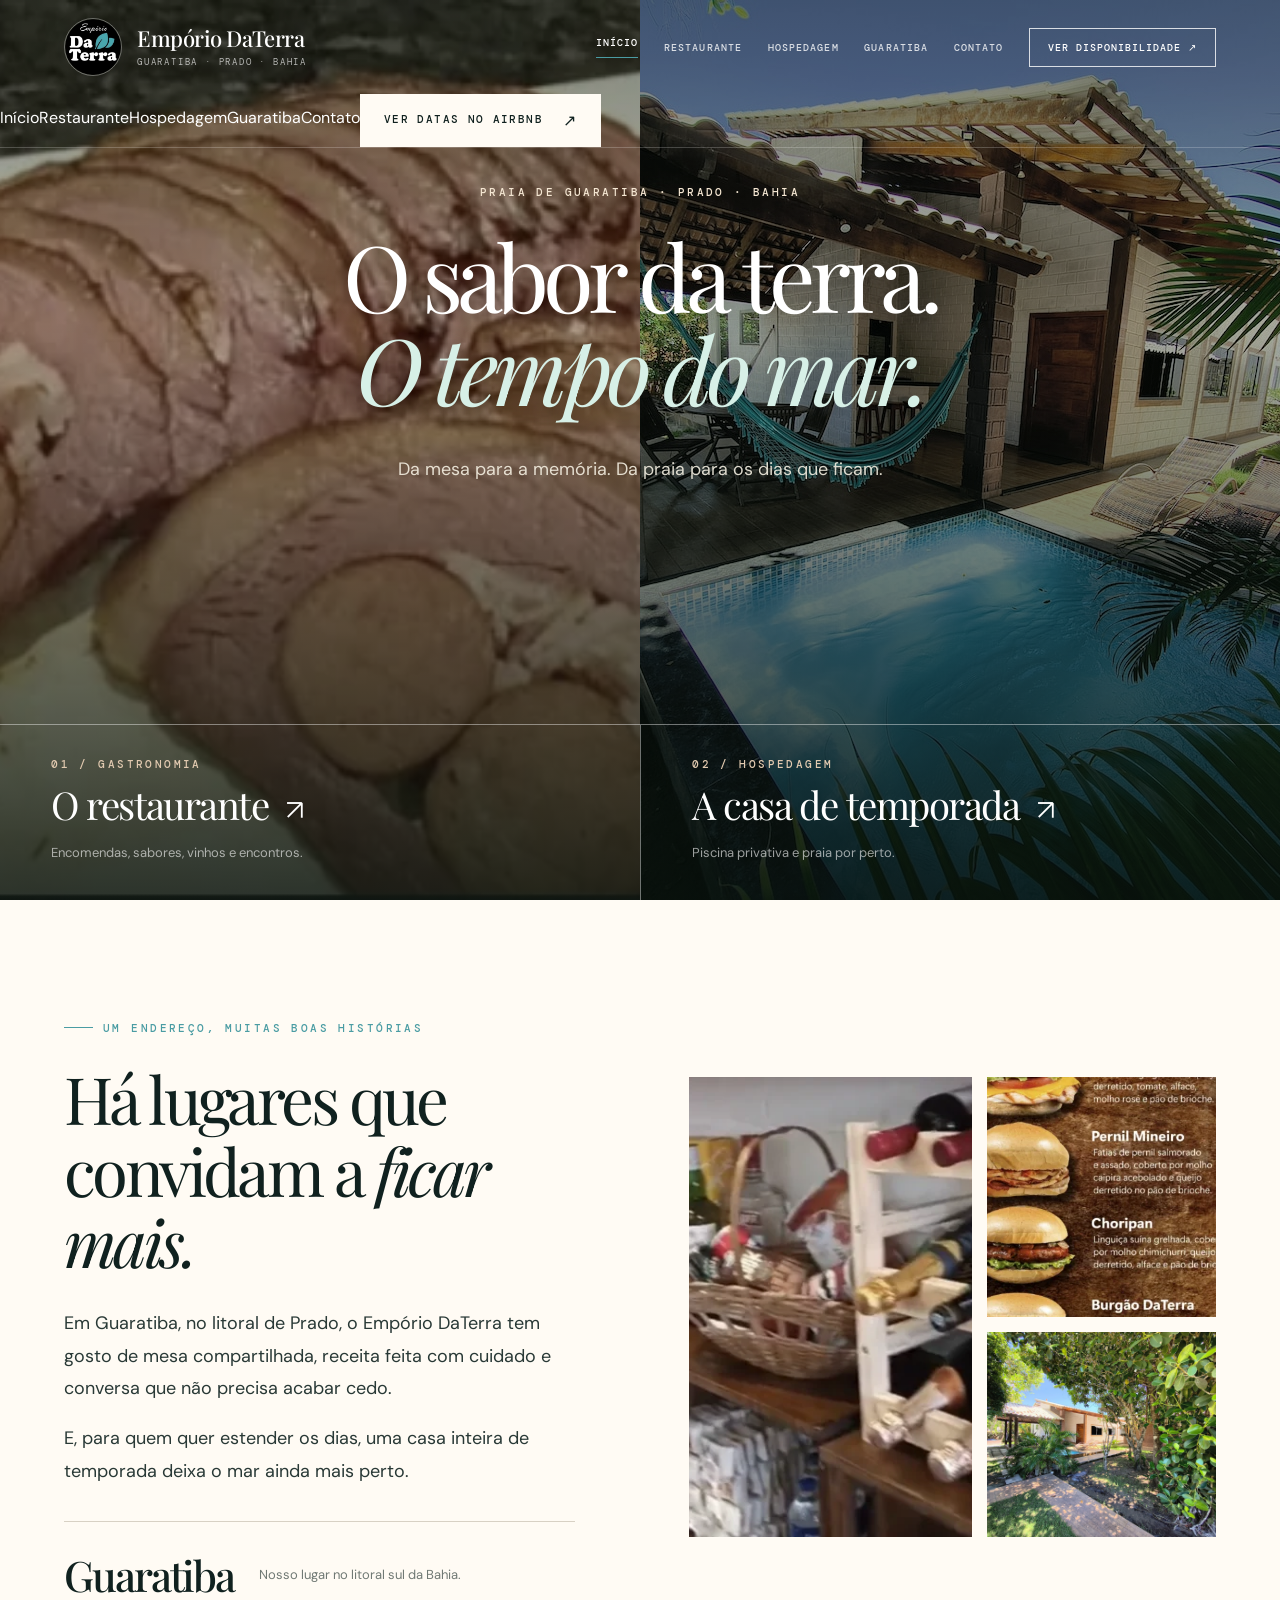
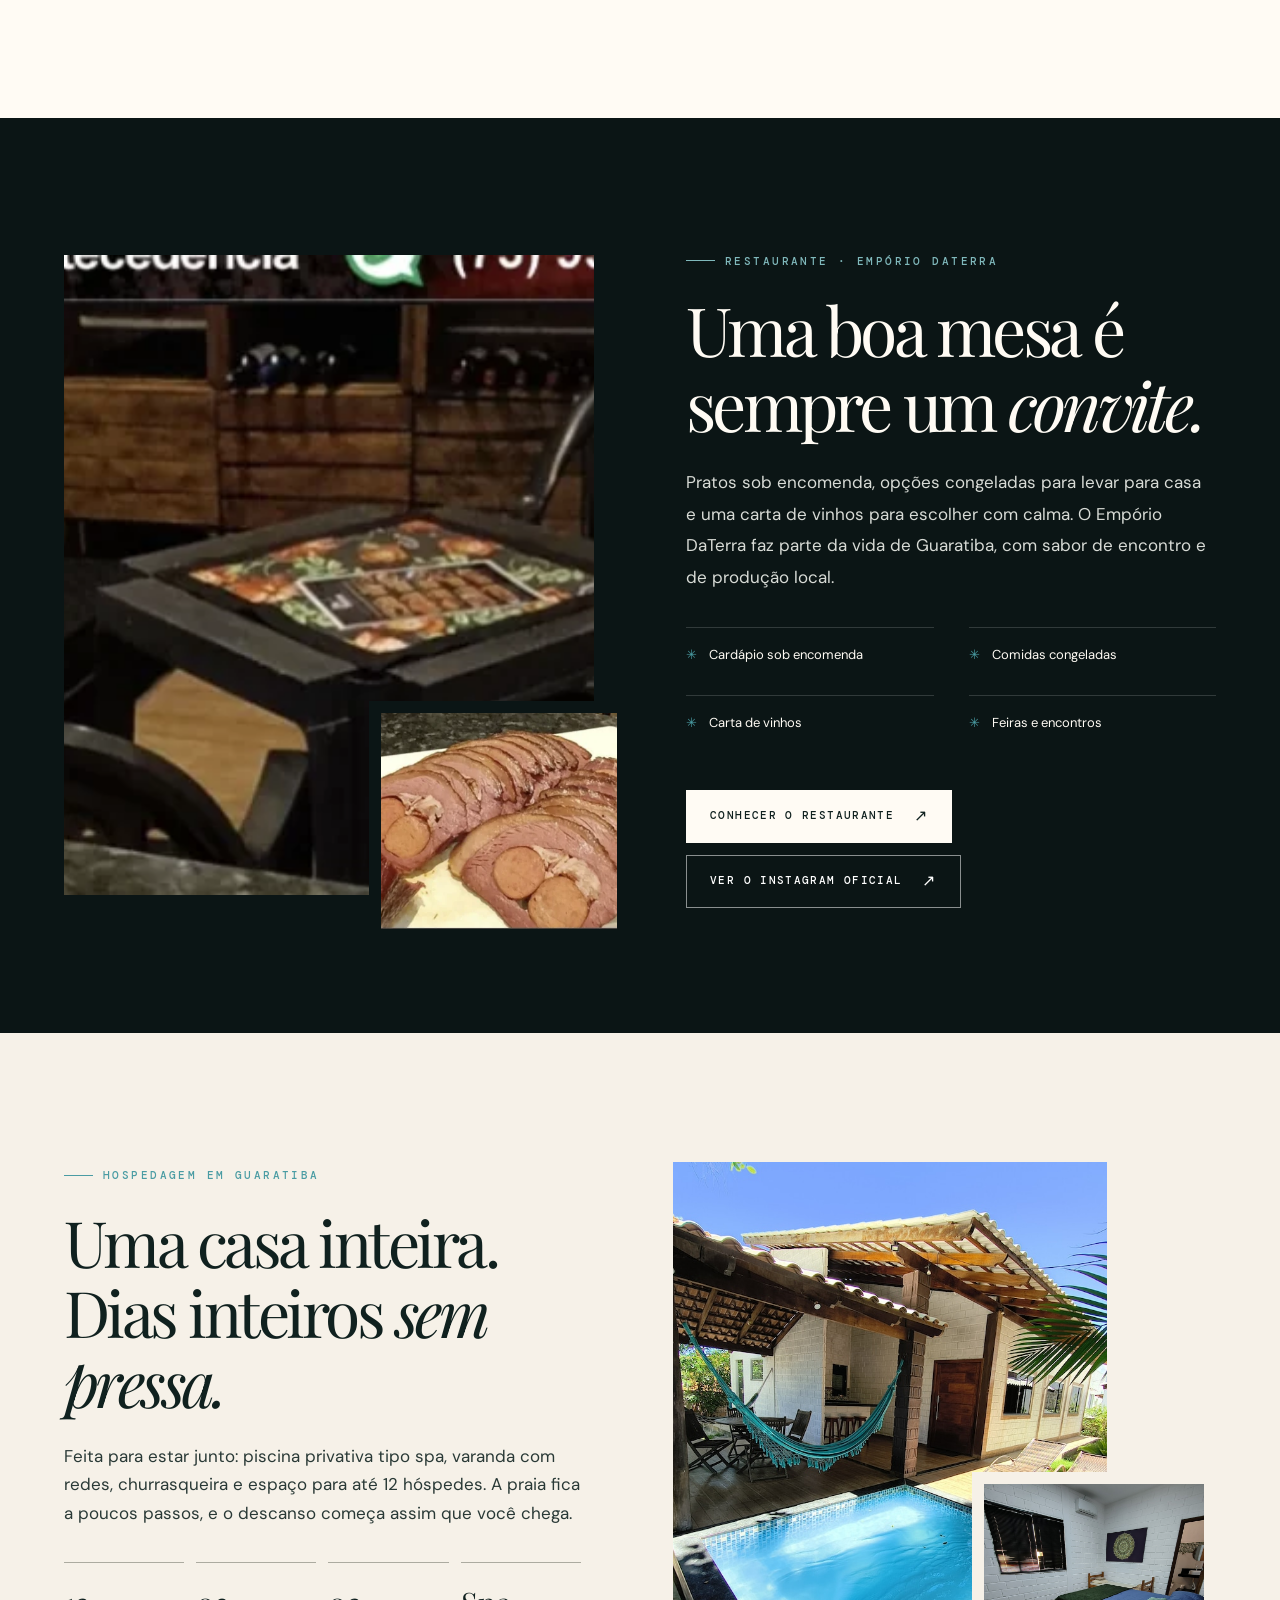
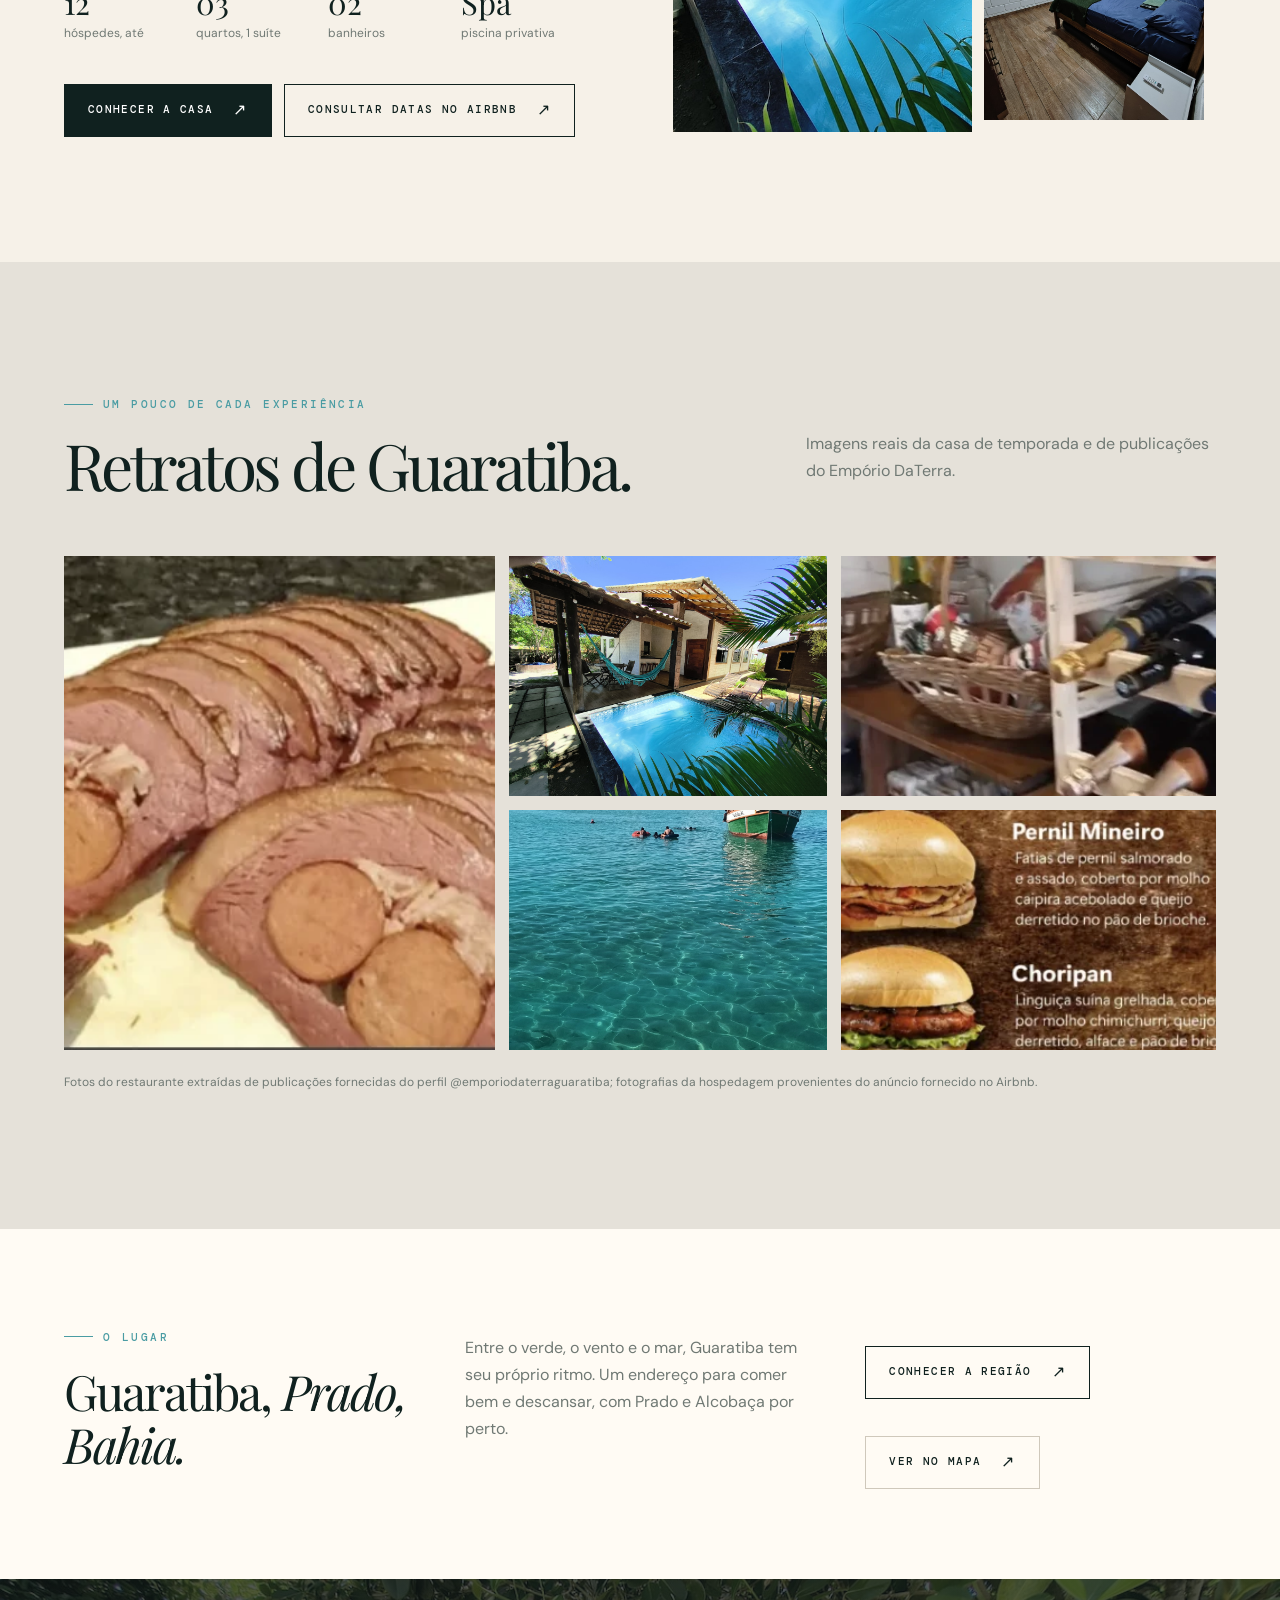
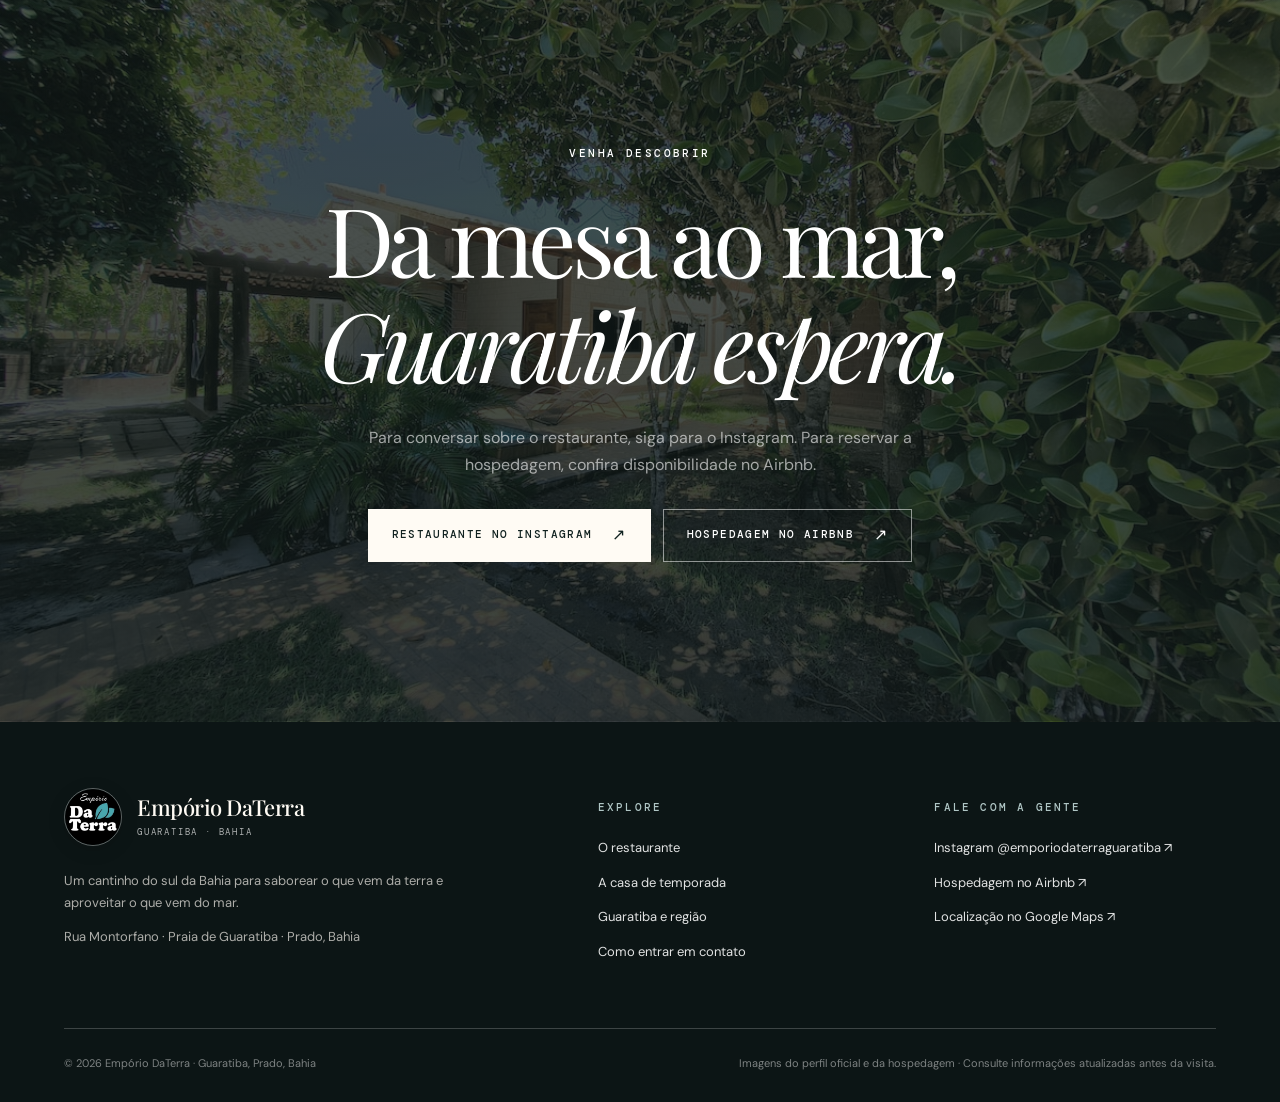
==== index.html @ 4e29047f "Build Empório DaTerra hospitality site with authentic logo and restaurant imagery" ====
<!doctype html><html lang="pt-BR"><head><meta charset="utf-8"><meta name="viewport" content="width=device-width,initial-scale=1"><meta name="theme-color" content="#0b1515"><title>Empório DaTerra | Restaurante e casa de temporada em Guaratiba, Bahia</title><meta name="description" content="O Empório DaTerra reúne gastronomia, encomendas, carta de vinhos e hospedagem em Guaratiba, Prado, Bahia. Conheça o restaurante e a casa de temporada."><meta name="robots" content="noindex,nofollow"><meta property="og:type" content="website"><meta property="og:site_name" content="Empório DaTerra"><meta property="og:locale" content="pt_BR"><meta property="og:title" content="Empório DaTerra | Restaurante e casa de temporada em Guaratiba, Bahia"><meta property="og:description" content="O Empório DaTerra reúne gastronomia, encomendas, carta de vinhos e hospedagem em Guaratiba, Prado, Bahia. Conheça o restaurante e a casa de temporada."><meta property="og:image" content="assets/logo.webp"><link rel="icon" href="assets/favicon.png" type="image/png"><link rel="preconnect" href="https://fonts.googleapis.com"><link rel="preconnect" href="https://fonts.gstatic.com" crossorigin><link rel="stylesheet" href="assets/styles.css"></head><body><a class="screen-reader" href="#conteudo">Pular para o conteúdo</a><header class="header "><div class="wrap bar"><a class="brand" href="" aria-label="Empório DaTerra, início"><img src="assets/logo.webp" width="58" height="58" alt="Logotipo oficial do Empório DaTerra"><span class="brand-text"><strong>Empório DaTerra</strong><small>Guaratiba · Prado · Bahia</small></span></a><nav class="nav" aria-label="Navegação principal"><a href="" aria-current="page">Início</a><a href="restaurante/">Restaurante</a><a href="hospedagem/">Hospedagem</a><a href="guaratiba/">Guaratiba</a><a href="contato/">Contato</a><a class="header-cta" href="https://www.airbnb.com.br/rooms/673747043490319710" target="_blank" rel="noopener noreferrer">Ver disponibilidade ↗</a></nav><button class="hamburger" aria-label="Abrir ou fechar menu" aria-expanded="false" aria-controls="mobile-menu">☰</button></div><nav class="mobile-menu" id="mobile-menu" aria-label="Menu móvel"><a href="" aria-current="page">Início</a><a href="restaurante/">Restaurante</a><a href="hospedagem/">Hospedagem</a><a href="guaratiba/">Guaratiba</a><a href="contato/">Contato</a><a class="btn btn-light" href="https://www.airbnb.com.br/rooms/673747043490319710" target="_blank" rel="noopener noreferrer">Ver datas no Airbnb</a></nav></header><main id="conteudo"><section class="hero"><div class="hero-photo restaurant"><img src="assets/restaurant-food.webp" alt="Prato preparado pelo Empório DaTerra, divulgado no perfil oficial" fetchpriority="high"></div><div class="hero-photo house"><img src="assets/house-pool.jpg" alt="Piscina, redes e varanda da casa de temporada em Guaratiba" fetchpriority="high"></div><div class="hero-center"><span class="eyebrow">Praia de Guaratiba · Prado · Bahia</span><h1>O sabor da terra.<br><em>O tempo do mar.</em></h1><p class="lead">Da mesa para a memória. Da praia para os dias que ficam.</p></div><div class="hero-panels"><a class="hero-panel" href="restaurante/"><span class="eyebrow">01 / Gastronomia</span><strong>O restaurante</strong><span>Encomendas, sabores, vinhos e encontros.</span></a><a class="hero-panel" href="hospedagem/"><span class="eyebrow">02 / Hospedagem</span><strong>A casa de temporada</strong><span>Piscina privativa e praia por perto.</span></a></div></section>
<section class="intro"><div class="wrap intro-grid"><div class="intro-text"><span class="tag">Um endereço, muitas boas histórias</span><h2 class="serif">Há lugares que convidam a <i>ficar mais.</i></h2><p>Em Guaratiba, no litoral de Prado, o Empório DaTerra tem gosto de mesa compartilhada, receita feita com cuidado e conversa que não precisa acabar cedo.</p><p>E, para quem quer estender os dias, uma casa inteira de temporada deixa o mar ainda mais perto.</p><div class="intro-stat"><b>Guaratiba</b><span>Nosso lugar no litoral sul da Bahia.</span></div></div><div class="mosaic"><img src="assets/restaurant-wine.webp" loading="lazy" alt="Carta de vinhos e adega do Empório DaTerra"><img src="assets/restaurant-burgers.webp" loading="lazy" alt="Sanduíches e cardápio divulgados pelo Empório DaTerra"><img src="assets/house-garden.jpg" loading="lazy" alt="Área verde do imóvel em Guaratiba"></div></div></section>
<section class="section section-dark"><div class="wrap experience"><div class="photo-frame"><img class="tall" src="assets/restaurant-interior.webp" loading="lazy" alt="Mesa do espaço do Empório DaTerra registrada no perfil da casa"><img class="overlap" src="assets/restaurant-food.webp" loading="lazy" alt="Prato preparado pelo Empório DaTerra"></div><div class="content"><span class="tag">Restaurante · Empório DaTerra</span><h2 class="serif">Uma boa mesa é sempre um <i>convite.</i></h2><p>Pratos sob encomenda, opções congeladas para levar para casa e uma carta de vinhos para escolher com calma. O Empório DaTerra faz parte da vida de Guaratiba, com sabor de encontro e de produção local.</p><div class="service-list"><span>Cardápio sob encomenda</span><span>Comidas congeladas</span><span>Carta de vinhos</span><span>Feiras e encontros</span></div><div class="actions"><a class="btn btn-light" href="restaurante/">Conhecer o restaurante</a><a class="btn btn-outline-light" href="https://www.instagram.com/emporiodaterraguaratiba/" target="_blank" rel="noopener noreferrer">Ver o Instagram oficial</a></div></div></div></section>
<section class="section stay"><div class="wrap stay-grid"><div><span class="tag">Hospedagem em Guaratiba</span><h2 class="serif">Uma casa inteira. Dias inteiros <i>sem pressa.</i></h2><p>Feita para estar junto: piscina privativa tipo spa, varanda com redes, churrasqueira e espaço para até 12 hóspedes. A praia fica a poucos passos, e o descanso começa assim que você chega.</p><div class="facts"><div><b>12</b><small>hóspedes, até</small></div><div><b>03</b><small>quartos, 1 suíte</small></div><div><b>02</b><small>banheiros</small></div><div><b>Spa</b><small>piscina privativa</small></div></div><div class="actions"><a class="btn btn-dark" href="hospedagem/">Conhecer a casa</a><a class="btn btn-outline" href="https://www.airbnb.com.br/rooms/673747043490319710" target="_blank" rel="noopener noreferrer">Consultar datas no Airbnb</a></div></div><div class="photo-group"><img src="assets/house-pool.jpg" loading="lazy" alt="Piscina e área externa da casa de temporada em Guaratiba"><img src="assets/house-suite.jpg" loading="lazy" alt="Quarto da casa de temporada"></div></div></section>
<section class="section gallery-wrap"><div class="wrap"><div class="section-header"><div><span class="tag">Um pouco de cada experiência</span><h2 class="serif">Retratos de Guaratiba.</h2></div><p>Imagens reais da casa de temporada e de publicações do Empório DaTerra.</p></div><div class="gallery-grid"><button data-lightbox="assets/restaurant-food.webp" data-caption="Prato divulgado pelo Empório DaTerra" aria-label="Ampliar imagem: Prato do restaurante"><img src="assets/restaurant-food.webp" loading="lazy" alt="Prato do restaurante"><span>Ampliar imagem ↗</span></button><button data-lightbox="assets/house-pool.jpg" data-caption="Piscina privativa na casa de temporada" aria-label="Ampliar imagem: Piscina da hospedagem"><img src="assets/house-pool.jpg" loading="lazy" alt="Piscina da hospedagem"><span>Ampliar imagem ↗</span></button><button data-lightbox="assets/restaurant-wine.webp" data-caption="Carta de vinhos no Empório DaTerra" aria-label="Ampliar imagem: Seleção de vinhos da casa"><img src="assets/restaurant-wine.webp" loading="lazy" alt="Seleção de vinhos da casa"><span>Ampliar imagem ↗</span></button><button data-lightbox="assets/house-sea.jpg" data-caption="Mar na região de Prado e Guaratiba" aria-label="Ampliar imagem: Mar do litoral de Prado"><img src="assets/house-sea.jpg" loading="lazy" alt="Mar do litoral de Prado"><span>Ampliar imagem ↗</span></button><button data-lightbox="assets/restaurant-burgers.webp" data-caption="Publicação de sanduíches do Empório DaTerra" aria-label="Ampliar imagem: Sanduíches divulgados pelo restaurante"><img src="assets/restaurant-burgers.webp" loading="lazy" alt="Sanduíches divulgados pelo restaurante"><span>Ampliar imagem ↗</span></button></div><p class="source-caption">Fotos do restaurante extraídas de publicações fornecidas do perfil @emporiodaterraguaratiba; fotografias da hospedagem provenientes do anúncio fornecido no Airbnb.</p></div></section>
<section class="map-strip"><div class="wrap map-grid"><div><span class="tag">O lugar</span><h2>Guaratiba, <i>Prado, Bahia.</i></h2></div><div><p>Entre o verde, o vento e o mar, Guaratiba tem seu próprio ritmo. Um endereço para comer bem e descansar, com Prado e Alcobaça por perto.</p></div><div class="map-links"><a class="btn btn-outline" href="guaratiba/">Conhecer a região</a><a class="btn btn-soft" href="https://www.google.com/maps/search/?api=1&amp;query=Rua+Montorfano+Praia+de+Guaratiba+Prado+Bahia" target="_blank" rel="noopener noreferrer">Ver no mapa</a></div></div></section>
<section class="final-cta"><span class="eyebrow">Venha descobrir</span><h2 class="serif">Da mesa ao mar, <i>Guaratiba espera.</i></h2><p>Para conversar sobre o restaurante, siga para o Instagram. Para reservar a hospedagem, confira disponibilidade no Airbnb.</p><div class="actions center"><a class="btn btn-light" href="https://www.instagram.com/emporiodaterraguaratiba/" target="_blank" rel="noopener noreferrer">Restaurante no Instagram</a><a class="btn btn-outline-light" href="https://www.airbnb.com.br/rooms/673747043490319710" target="_blank" rel="noopener noreferrer">Hospedagem no Airbnb</a></div></section></main><footer class="footer"><div class="wrap"><div class="footer-grid"><div><a class="brand" href=""><img src="assets/logo.webp" width="58" height="58" loading="lazy" alt="Logotipo Empório DaTerra"><span class="brand-text"><strong>Empório DaTerra</strong><small>Guaratiba · Bahia</small></span></a><p>Um cantinho do sul da Bahia para saborear o que vem da terra e aproveitar o que vem do mar.</p><p>Rua Montorfano · Praia de Guaratiba · Prado, Bahia</p></div><div><h4>Explore</h4><nav class="footer-links"><a href="restaurante/">O restaurante</a><a href="hospedagem/">A casa de temporada</a><a href="guaratiba/">Guaratiba e região</a><a href="contato/">Como entrar em contato</a></nav></div><div><h4>Fale com a gente</h4><nav class="footer-links"><a href="https://www.instagram.com/emporiodaterraguaratiba/" target="_blank" rel="noopener noreferrer">Instagram @emporiodaterraguaratiba ↗</a><a href="https://www.airbnb.com.br/rooms/673747043490319710" target="_blank" rel="noopener noreferrer">Hospedagem no Airbnb ↗</a><a href="https://www.google.com/maps/search/?api=1&query=Rua+Montorfano+Praia+de+Guaratiba+Prado+Bahia" target="_blank" rel="noopener noreferrer">Localização no Google Maps ↗</a></nav></div></div><div class="footer-bottom"><span>© 2026 Empório DaTerra · Guaratiba, Prado, Bahia</span><span>Imagens do perfil oficial e da hospedagem · Consulte informações atualizadas antes da visita.</span></div></div></footer><div class="lightbox" role="dialog" aria-label="Galeria de fotos" aria-modal="true"><button class="close" aria-label="Fechar galeria">×</button><button class="previous" aria-label="Imagem anterior">‹</button><figure><img src="" alt=""><figcaption></figcaption></figure><button class="next" aria-label="Próxima imagem">›</button></div><script src="assets/site.js" defer></script></body></html>
---- assets/styles.css ----
@import url('https://fonts.googleapis.com/css2?family=DM+Sans:wght@400;500;600;700&family=DM+Mono:wght@400;500&family=Playfair+Display:ital,wght@0,400;0,500;1,400;1,500&display=swap');
:root{--ink:#10211f;--night:#0b1515;--cream:#f6f1e8;--paper:#fffbf4;--sand:#e6dacb;--line:#d8d1c4;--sea:#4a9ca3;--moss:#315e5d;--copper:#b99a78;--text:#293936;--muted:#707974;--serif:'Playfair Display',Georgia,serif;--sans:'DM Sans',Arial,sans-serif;--mono:'DM Mono',monospace}
*{box-sizing:border-box}html{scroll-behavior:smooth}body{margin:0;background:var(--cream);color:var(--ink);font:400 16px/1.68 var(--sans);-webkit-font-smoothing:antialiased}button,a{font:inherit}a{text-decoration:none;color:inherit}img{display:block;max-width:100%}button{cursor:pointer}button:focus-visible,a:focus-visible{outline:2px solid var(--sea);outline-offset:4px}.screen-reader{position:absolute;left:-10000px}.screen-reader:focus{top:12px;left:12px;z-index:300;background:white;padding:14px}
.wrap{max-width:1460px;margin:0 auto;padding:0 clamp(24px,5vw,86px)}.eyebrow{font:500 11px/1.4 var(--mono);text-transform:uppercase;letter-spacing:.22em}.tag{display:inline-flex;gap:10px;align-items:center;color:var(--sea);font:500 11px var(--mono);text-transform:uppercase;letter-spacing:.22em}.tag:before{content:'';width:29px;height:1px;background:currentColor}.serif{font-family:var(--serif);font-weight:400;letter-spacing:-.055em;line-height:1.10}.italic{font-style:italic;font-weight:400}.muted{color:var(--muted)}
.header{position:absolute;top:0;left:0;width:100%;z-index:100;color:#fff;border-bottom:1px solid #ffffff35;transition:background .35s}.header.inner{position:sticky;background:var(--night);top:0}.header .bar{min-height:94px;display:flex;align-items:center;justify-content:space-between;gap:24px}.brand{display:flex;align-items:center;gap:15px;min-width:230px}.brand img{height:58px;width:58px;border-radius:50%;border:1px solid #ffffff55;box-shadow:0 4px 18px #0002}.brand-text strong{display:block;font:500 22px/1.2 var(--serif);letter-spacing:-.02em}.brand-text small{display:block;font:400 9px/1.5 var(--mono);text-transform:uppercase;letter-spacing:.2em;color:#ffffffac;margin-top:5px}.nav{display:flex;align-items:center;gap:clamp(14px,2vw,35px)}.nav a:not(.header-cta){font:500 10px var(--mono);text-transform:uppercase;letter-spacing:.11em;white-space:nowrap;color:#fffc;transition:color .2s}.nav a:hover{color:white}.nav a[aria-current='page']{color:white;border-bottom:1px solid var(--sea);padding-bottom:8px}.header-cta{border:1px solid #fffc;white-space:nowrap;padding:12px 18px;font:500 10px var(--mono);letter-spacing:.10em;text-transform:uppercase;transition:.2s}.header-cta:hover{background:white;color:var(--ink)}.hamburger{display:none;color:white;background:none;border:1px solid #fff5;border-radius:0;width:43px;height:43px;font-size:23px;align-items:center;justify-content:center}
.btn{display:inline-flex;align-items:center;justify-content:center;gap:20px;min-height:53px;padding:16px 23px;border:1px solid transparent;font:500 10.5px/1.4 var(--mono);text-transform:uppercase;letter-spacing:.13em;transition:background .25s,color .25s,border-color .25s;white-space:normal;text-align:center}.btn:after{content:'↗';font-size:16px;line-height:1}.btn-light{background:var(--paper);color:var(--ink)}.btn-light:hover{background:var(--sea);color:#fff}.btn-outline-light{color:#fff;border-color:#ffffff85}.btn-outline-light:hover{background:#fff;color:var(--ink)}.btn-dark{background:var(--ink);color:white}.btn-dark:hover{background:var(--sea)}.btn-outline{border-color:var(--ink);color:var(--ink)}.btn-outline:hover{background:var(--ink);color:white}.btn-soft{border-color:#cfc8bb;color:var(--ink);background:transparent}.btn-soft:hover{background:#ece5da}
.hero{min-height:780px;min-height:min(910px,100svh);position:relative;background:var(--night);display:grid;grid-template-columns:1fr 1fr;color:white;overflow:hidden}.hero-photo{position:relative;overflow:hidden}.hero-photo img{width:100%;height:100%;object-fit:cover;position:absolute;inset:0}.hero-photo.restaurant img{filter:brightness(.82) saturate(.81);object-position:54% 44%;image-rendering:auto}.hero-photo.house img{filter:brightness(.76) saturate(.8);object-position:center}.hero-photo:after{content:'';position:absolute;inset:0;background:linear-gradient(180deg,#07100b66 0%,#07120b21 36%,#07100bd0 100%)}.hero-center{position:absolute;z-index:2;inset:185px 0 auto;display:flex;align-items:center;flex-direction:column;text-align:center;padding:0 22px;pointer-events:none}.hero-center .eyebrow{color:#f5e7d3}.hero-center h1{font:400 clamp(58px,7.2vw,123px)/1.0 var(--serif);letter-spacing:-.065em;margin:29px 0 22px;max-width:1090px;text-shadow:0 4px 22px #0004}.hero-center h1 em{font-weight:400;color:#d7f0e7}.hero-center .lead{color:#f7f3e5e0;font-size:clamp(14px,1.4vw,19px);max-width:600px}.hero-panels{position:absolute;z-index:3;left:0;right:0;bottom:0;display:grid;grid-template-columns:1fr 1fr;border-top:1px solid #ffffff6b}.hero-panel{padding:32px clamp(24px,4vw,75px) 35px;display:grid;gap:12px;min-height:175px;color:white;transition:background .25s}.hero-panel+ .hero-panel{border-left:1px solid #ffffff6b}.hero-panel:hover{background:#132625ab}.hero-panel .eyebrow{color:#e2cab0}.hero-panel strong{font:400 clamp(27px,3vw,42px)/1 var(--serif);letter-spacing:-.04em}.hero-panel span:last-child{font-size:13px;color:#fff9}.hero-panel strong:after{content:'↗';font:300 29px var(--sans);margin-left:18px}
.intro{padding:110px 0 115px;background:var(--paper)}.intro-grid{display:grid;grid-template-columns:1fr 1.05fr;gap:9%;align-items:center}.intro .serif{font-size:clamp(41px,5.1vw,80px);margin:25px 0 30px}.intro .intro-text p{font-size:18px;line-height:1.8;color:var(--text);max-width:600px}.intro-stat{border-top:1px solid var(--line);margin-top:34px;padding-top:25px;display:flex;gap:25px;align-items:center;font-size:13px;color:var(--muted)}.intro-stat b{font:500 42px var(--serif);color:var(--ink);letter-spacing:-.05em}.mosaic{display:grid;grid-template-columns:1.05fr .85fr;grid-template-rows:240px 205px;gap:15px;padding-left:10px}.mosaic img{width:100%;height:100%;object-fit:cover}.mosaic img:first-child{grid-row:span 2;object-position:center}
.section{padding:125px 0}.section-header{display:flex;align-items:end;justify-content:space-between;gap:30px;margin-bottom:55px}.section-header h2{font-size:clamp(44px,5vw,80px);margin:17px 0 0;max-width:780px}.section-header p{max-width:410px;color:var(--muted)}.section-dark{background:var(--night);color:var(--paper)}.section-dark .muted{color:#cccbbf}.section-dark .tag{color:#80b9bc}.experience{display:grid;grid-template-columns:1fr 1fr;gap:8%;align-items:center}.experience .photo-frame{position:relative}.experience .photo-frame .tall{width:100%;height:640px;object-fit:cover}.experience .overlap{width:49%;height:240px;object-fit:cover;position:absolute;right:-35px;bottom:-46px;border:12px solid var(--night)}.experience .content h2{font-size:clamp(48px,5.3vw,88px);margin:22px 0 26px}.experience .content p{max-width:560px;font-size:17px;line-height:1.85;color:#d8dbd6}.service-list{margin:34px 0 40px;display:grid;grid-template-columns:1fr 1fr;gap:13px 35px}.service-list span{padding:16px 0;border-top:1px solid #ffffff28;font-size:13px}.service-list span:before{content:'✳';color:var(--sea);margin-right:12px}
.stay{background:var(--cream)}.stay-grid{display:grid;grid-template-columns:1fr 1.05fr;gap:8%;align-items:center}.stay .photo-group{position:relative;max-height:670px;min-height:520px}.stay .photo-group img:first-child{width:80%;height:570px;object-fit:cover}.stay .photo-group img:last-child{width:45%;height:260px;object-fit:cover;position:absolute;right:0;bottom:0;border:12px solid var(--cream)}.stay h2{font-size:clamp(46px,5vw,78px);margin:22px 0 24px}.stay p{max-width:570px;color:var(--text);font-size:17px}.facts{display:grid;grid-template-columns:repeat(4,1fr);margin:35px 0 40px;gap:12px}.facts div{border-top:1px solid #acaba0;padding-top:18px}.facts b{display:block;font:400 31px var(--serif)}.facts small{display:block;font-size:12px;color:var(--muted)}
.gallery-wrap{background:#e5e1d9}.gallery-grid{display:grid;grid-template-columns:1.15fr .85fr 1fr;grid-template-rows:repeat(2,240px);gap:14px}.gallery-grid button{display:block;position:relative;overflow:hidden;border:0;padding:0;background:#a9b0a8}.gallery-grid button:first-child{grid-row:span 2}.gallery-grid button img{width:100%;height:100%;object-fit:cover;transition:transform .65s cubic-bezier(.23,1,.32,1)}.gallery-grid button:hover img{transform:scale(1.055)}.gallery-grid button span{position:absolute;bottom:16px;left:18px;color:white;z-index:2;opacity:0;text-shadow:0 1px 10px #0006;font:500 11px var(--mono)}.gallery-grid button:after{content:'';position:absolute;inset:35% 0 0;background:linear-gradient(transparent,#0004);opacity:0;transition:.2s}.gallery-grid button:hover:after,.gallery-grid button:hover span{opacity:1}
.map-strip{background:var(--paper);padding:90px 0}.map-grid{display:grid;grid-template-columns:1fr 1fr 1fr;gap:50px}.map-grid h2{font:400 clamp(38px,3.8vw,62px)/1.1 var(--serif);letter-spacing:-.04em;margin:18px 0}.map-grid p{color:var(--muted)}.map-grid .map-links{display:flex;gap:10px;align-items:end;flex-wrap:wrap}
.final-cta{position:relative;text-align:center;color:white;padding:160px 24px;background:var(--night);overflow:hidden}.final-cta:before{content:'';position:absolute;inset:0;background-image:linear-gradient(#0c1817b9,#0c1817cf),url('./house-garden.jpg');background-size:cover;background-position:center;filter:saturate(.75)}.final-cta>*{position:relative;z-index:1}.final-cta h2{font-size:clamp(53px,7.5vw,114px);max-width:900px;margin:20px auto 28px}.final-cta p{color:#fff9;max-width:570px;margin:0 auto 30px}.actions{display:flex;gap:12px;flex-wrap:wrap}.actions.center{justify-content:center}
.footer{background:#0c1515;color:#fffbf4;padding:66px 0 30px}.footer-grid{display:grid;grid-template-columns:1.7fr 1fr 1fr;gap:55px}.footer .brand{margin-bottom:24px}.footer p{max-width:430px;color:#fffbf4a9;font-size:13px}.footer h4{font:500 11px var(--mono);letter-spacing:.20em;text-transform:uppercase;color:#b0c6c5;margin:12px 0 23px}.footer-links{display:flex;gap:13px;flex-direction:column;color:#ffffffe0;font-size:13px}.footer a:hover{color:#84bcc0}.footer-bottom{display:flex;justify-content:space-between;gap:20px;align-items:center;border-top:1px solid #fff3;margin-top:65px;padding-top:25px;font-size:11px;color:#fff7}
.page-hero{background:var(--night);position:relative;min-height:510px;display:flex;align-items:end;overflow:hidden;color:white}.page-hero img{position:absolute;inset:0;width:100%;height:100%;object-fit:cover;opacity:.55}.page-hero:after{content:'';position:absolute;inset:0;background:linear-gradient(90deg,#091615c9 0%,#09161580 55%,#09161542 100%)}.page-hero .wrap{position:relative;z-index:2;width:100%;padding-top:180px;padding-bottom:80px}.page-hero h1{font-size:clamp(58px,7.7vw,118px);max-width:1000px;margin:18px 0}.page-hero p{max-width:690px;font-size:18px;color:#f8f8efc9}
.editorial{background:var(--paper);padding:105px 0}.editorial-grid{display:grid;grid-template-columns:1fr 1.05fr;align-items:start;gap:10%}.editorial h2{font-size:clamp(44px,5vw,72px);margin:18px 0}.editorial p{font-size:17px;color:var(--text);line-height:1.95}.editorial .note{font-size:13px;color:var(--muted);border-left:1px solid var(--sea);padding:5px 0 5px 22px;margin-top:35px}
.cards{display:grid;grid-template-columns:repeat(3,1fr);gap:22px}.card{background:var(--paper);overflow:hidden;min-width:0}.card img{width:100%;height:330px;object-fit:cover}.card .body{padding:28px 26px 32px}.card .body .eyebrow{font-size:10px;color:var(--sea)}.card h3{font:400 32px/1.1 var(--serif);letter-spacing:-.05em;margin:12px 0}.card p{font-size:13px;color:var(--muted);margin-bottom:0}.cards-dark .card{background:#192626;color:white}.cards-dark .card p{color:#c7cbc6}
.quote{padding:105px 0;background:var(--moss);color:white;text-align:center}.quote blockquote{max-width:970px;margin:20px auto;font:400 clamp(34px,4vw,66px)/1.26 var(--serif);letter-spacing:-.055em}.quote p{font:500 11px var(--mono);letter-spacing:.18em;text-transform:uppercase;color:#e8f5f0bf}
.feature-points{display:grid;grid-template-columns:repeat(4,1fr);gap:14px}.feature-points div{padding:23px 18px;border:1px solid var(--line);min-height:137px}.feature-points b{display:block;font:400 24px var(--serif);letter-spacing:-.04em;margin:9px 0}.feature-points small{font-size:12px;color:var(--muted)}.number{font:500 12px var(--mono);color:var(--sea)}
.address{background:var(--night);color:var(--paper);padding:110px 0}.address-grid{display:grid;grid-template-columns:1fr 1fr;gap:80px}.address h2{font-size:clamp(46px,5.4vw,86px);margin:20px 0}.address p{font-size:18px;color:#e1e7e0bb}.address-list{border-top:1px solid #ffffff40}.address-line{padding:30px 0;border-bottom:1px solid #ffffff35;display:grid;grid-template-columns:150px 1fr;gap:18px}.address-line .eyebrow{color:var(--sea)}.address-line strong{font:400 23px var(--serif);line-height:1.4}.address-line a{text-decoration:underline;text-decoration-thickness:1px;text-underline-offset:8px}
.lightbox{position:fixed;inset:0;background:#08100cf3;z-index:250;display:none;justify-content:center;align-items:center;padding:65px 80px;color:white}.lightbox.is-open{display:flex}.lightbox figure{margin:0;max-width:min(900px,90vw)}.lightbox img{max-width:100%;max-height:75vh;object-fit:contain;margin:auto}.lightbox figcaption{text-align:center;font-size:13px;color:#fffbf4b0;margin-top:15px}.lightbox button{position:absolute;border:1px solid #fff6;background:#11201d;color:white;width:44px;height:44px;font-size:24px;display:flex;justify-content:center;align-items:center}.lightbox button.close{right:25px;top:25px}.lightbox button.previous{left:25px}.lightbox button.next{right:25px}.source-caption{color:var(--muted);font-size:12px;margin-top:22px}
@media(max-width:1120px){.header .bar{min-height:82px}.nav{gap:13px}.header-cta{display:none}.hero-center{top:160px}.hero{min-height:790px}.experience .photo-frame .tall{height:590px}.experience .overlap{right:-10px}.footer-grid{grid-template-columns:1.4fr 1fr 1fr}}
@media(max-width:830px){.nav{display:none}.hamburger{display:flex}.header .bar{min-height:76px}.brand img{height:49px;width:49px}.brand-text strong{font-size:19px}.brand-text small{font-size:8px}.mobile-menu{display:none;position:fixed;inset:76px 0 0;background:var(--night);padding:38px 28px;z-index:98}.mobile-menu.open{display:flex;flex-direction:column;gap:0}.mobile-menu a{display:block;font:400 35px/1.3 var(--serif);padding:17px 4px;border-bottom:1px solid #fff3}.mobile-menu .btn{margin-top:30px;align-self:flex-start}.intro-grid,.experience,.stay-grid,.editorial-grid,.address-grid{grid-template-columns:1fr}.intro,.section,.editorial,.address{padding:80px 0}.intro-grid,.experience,.stay-grid,.editorial-grid,.address-grid{gap:50px}.intro .serif{margin:15px 0 22px}.mosaic{padding-left:0}.experience .photo-frame{order:2}.experience .content{order:1}.experience .photo-frame .tall{height:510px}.experience .overlap{right:0}.stay .photo-group{min-height:460px}.stay .photo-group img:first-child{height:470px}.section-header{align-items:start;flex-direction:column}.gallery-grid{grid-template-columns:repeat(2,1fr)}.gallery-grid button:nth-child(n+5){display:none}.map-grid{grid-template-columns:1fr 1fr;gap:28px}.map-grid .map-links{grid-column:span 2}.cards{grid-template-columns:1fr 1fr}.feature-points{grid-template-columns:1fr 1fr}.footer-grid{grid-template-columns:1fr 1fr}.footer-grid>div:first-child{grid-column:span 2}}
@media(max-width:600px){.wrap{padding:0 22px}.header .bar{padding:0 15px}.brand{min-width:0;gap:9px}.brand img{height:43px;width:43px}.brand-text strong{font-size:16px;letter-spacing:-.025em}.brand-text small{font-size:7px;letter-spacing:.14em}.hero{min-height:835px;grid-template-columns:1fr 1fr}.hero-photo.restaurant img{object-position:50%}.hero-photo.house img{object-position:50%}.hero-center{top:155px}.hero-center h1{font-size:clamp(49px,11.8vw,72px);line-height:1.08;margin:21px 0}.hero-center .lead{font-size:14px;max-width:300px}.hero-panels{grid-template-columns:1fr;bottom:0}.hero-panel{min-height:0;display:flex;flex-direction:column;gap:5px;padding:19px 23px;background:#0d1717b5}.hero-panel+.hero-panel{border-left:none;border-top:1px solid #fff5}.hero-panel strong{font-size:27px}.hero-panel span:last-child{font-size:11px}.intro,.section,.editorial,.address{padding:70px 0}.intro .serif,.stay h2,.experience .content h2,.editorial h2{font-size:44px}.intro .intro-text p,.editorial p{font-size:15.5px}.mosaic{grid-template-rows:190px 150px;gap:8px}.section-header h2{font-size:42px}.experience .photo-frame .tall{height:410px}.experience .overlap{height:160px;width:50%;border-width:7px;bottom:-18px}.service-list{grid-template-columns:1fr 1fr;gap:0 20px}.service-list span{font-size:11px}.stay .photo-group{min-height:350px}.stay .photo-group img:first-child{height:340px}.stay .photo-group img:last-child{height:150px}.facts{grid-template-columns:1fr 1fr;gap:18px 12px}.gallery-grid{grid-template-columns:1fr 1fr;grid-template-rows:180px 180px;gap:6px}.gallery-grid button:first-child{grid-row:span 2}.gallery-grid button:nth-child(n+4){display:none}.gallery-grid button img{object-fit:cover}.map-grid{grid-template-columns:1fr}.map-grid .map-links{grid-column:auto}.final-cta{padding:120px 24px}.final-cta h2{font-size:51px}.actions{flex-direction:column}.actions .btn{width:100%}.page-hero{min-height:470px}.page-hero .wrap{padding-top:145px;padding-bottom:65px}.page-hero h1{font-size:56px}.page-hero p{font-size:15px}.cards{grid-template-columns:1fr}.card img{height:280px}.feature-points{grid-template-columns:1fr 1fr}.feature-points div{padding:15px 12px}.feature-points b{font-size:20px}.address-line{grid-template-columns:1fr;gap:8px}.footer-grid{grid-template-columns:1fr}.footer-grid>div:first-child{grid-column:auto}.footer-bottom{align-items:start;flex-direction:column}.lightbox{padding:60px 17px}.lightbox button.previous{left:8px;bottom:15px;top:auto}.lightbox button.next{right:8px;bottom:15px;top:auto}}
@media(prefers-reduced-motion:reduce){html{scroll-behavior:auto}*,*:before,*:after{transition:none!important;animation:none!important}}
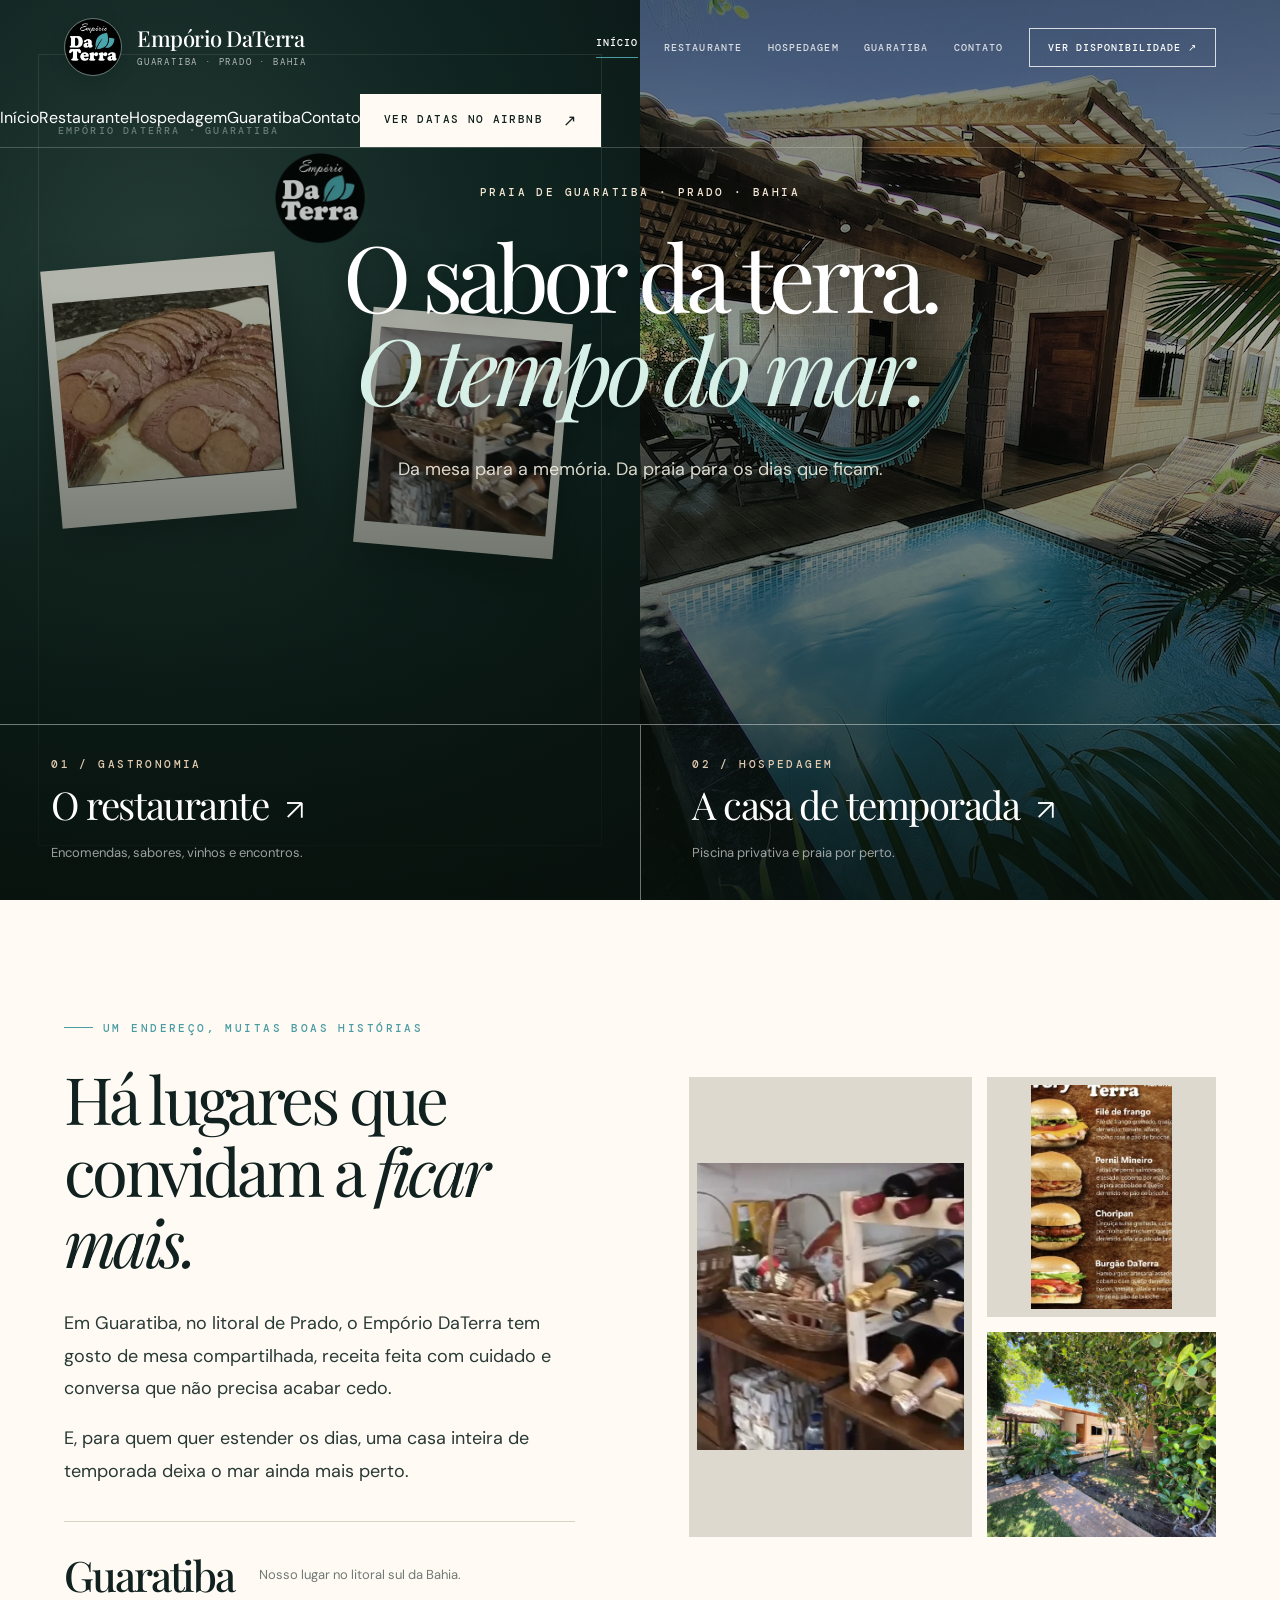
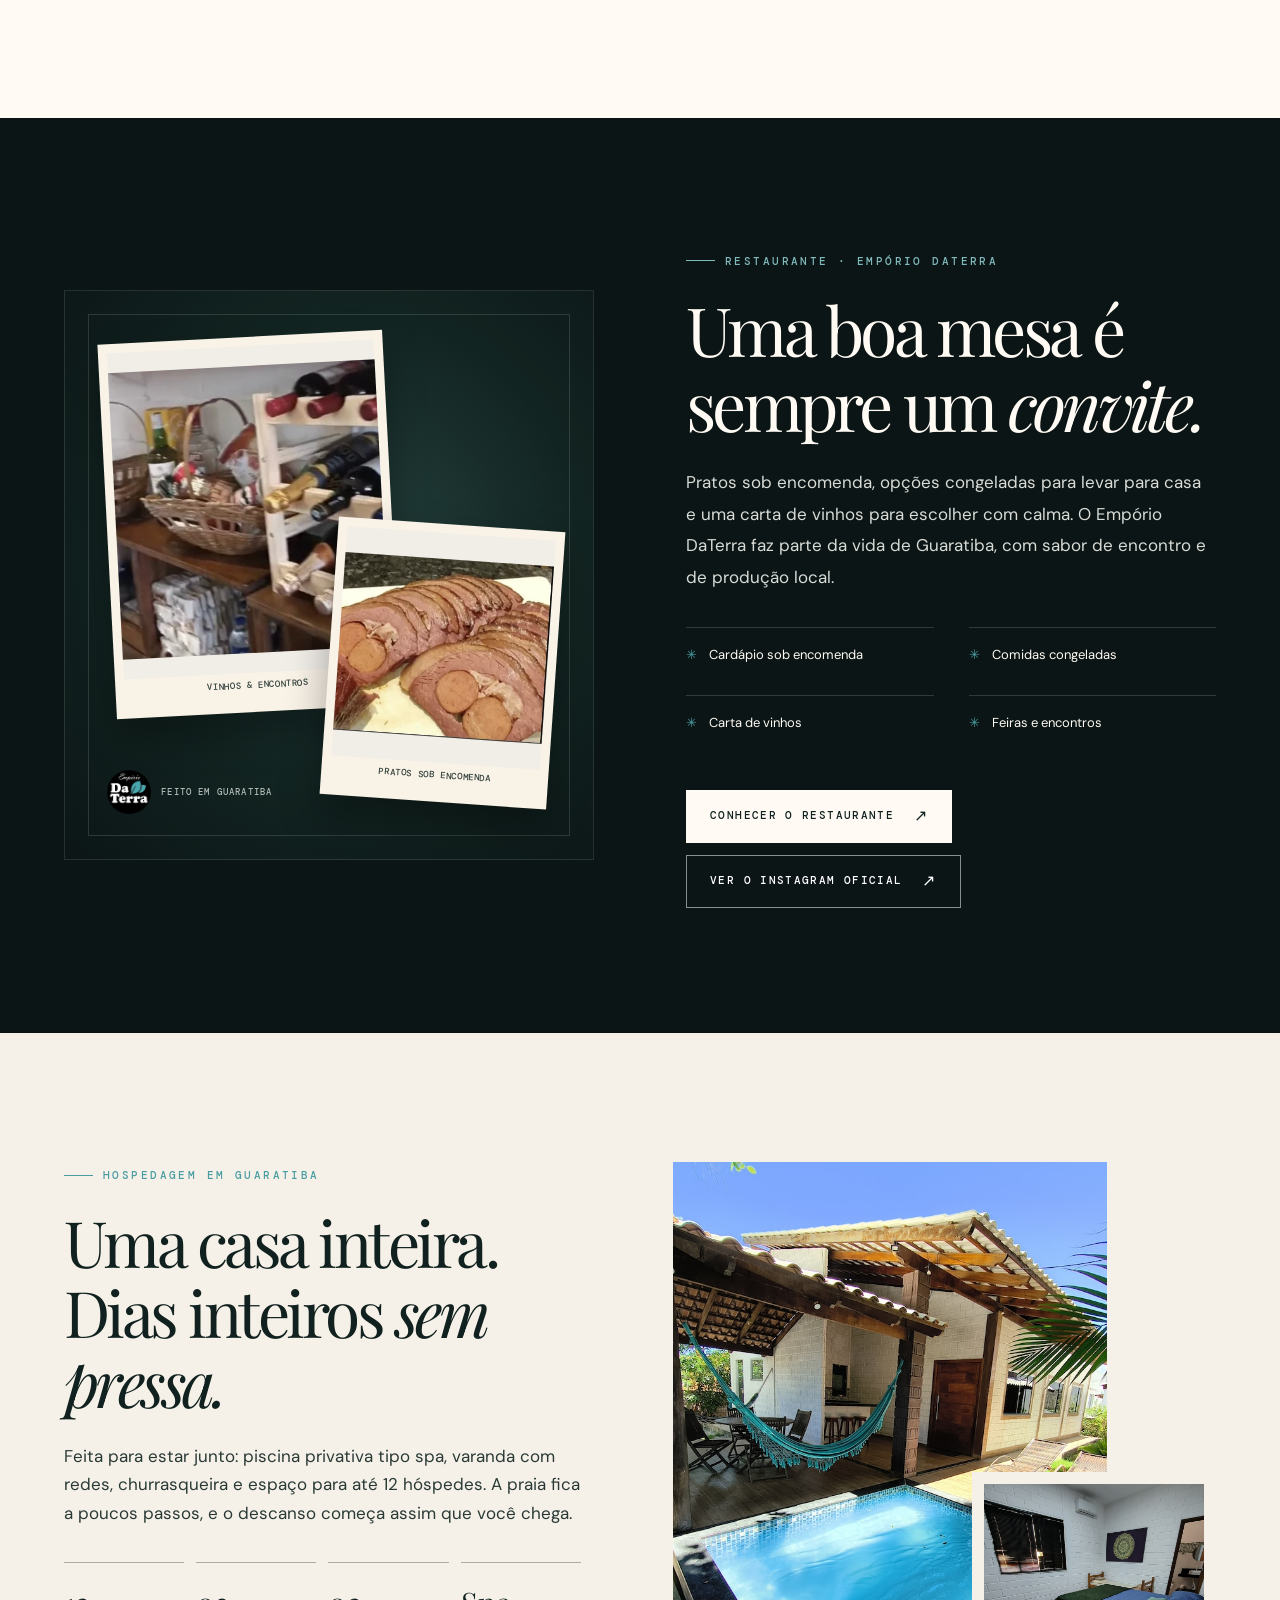
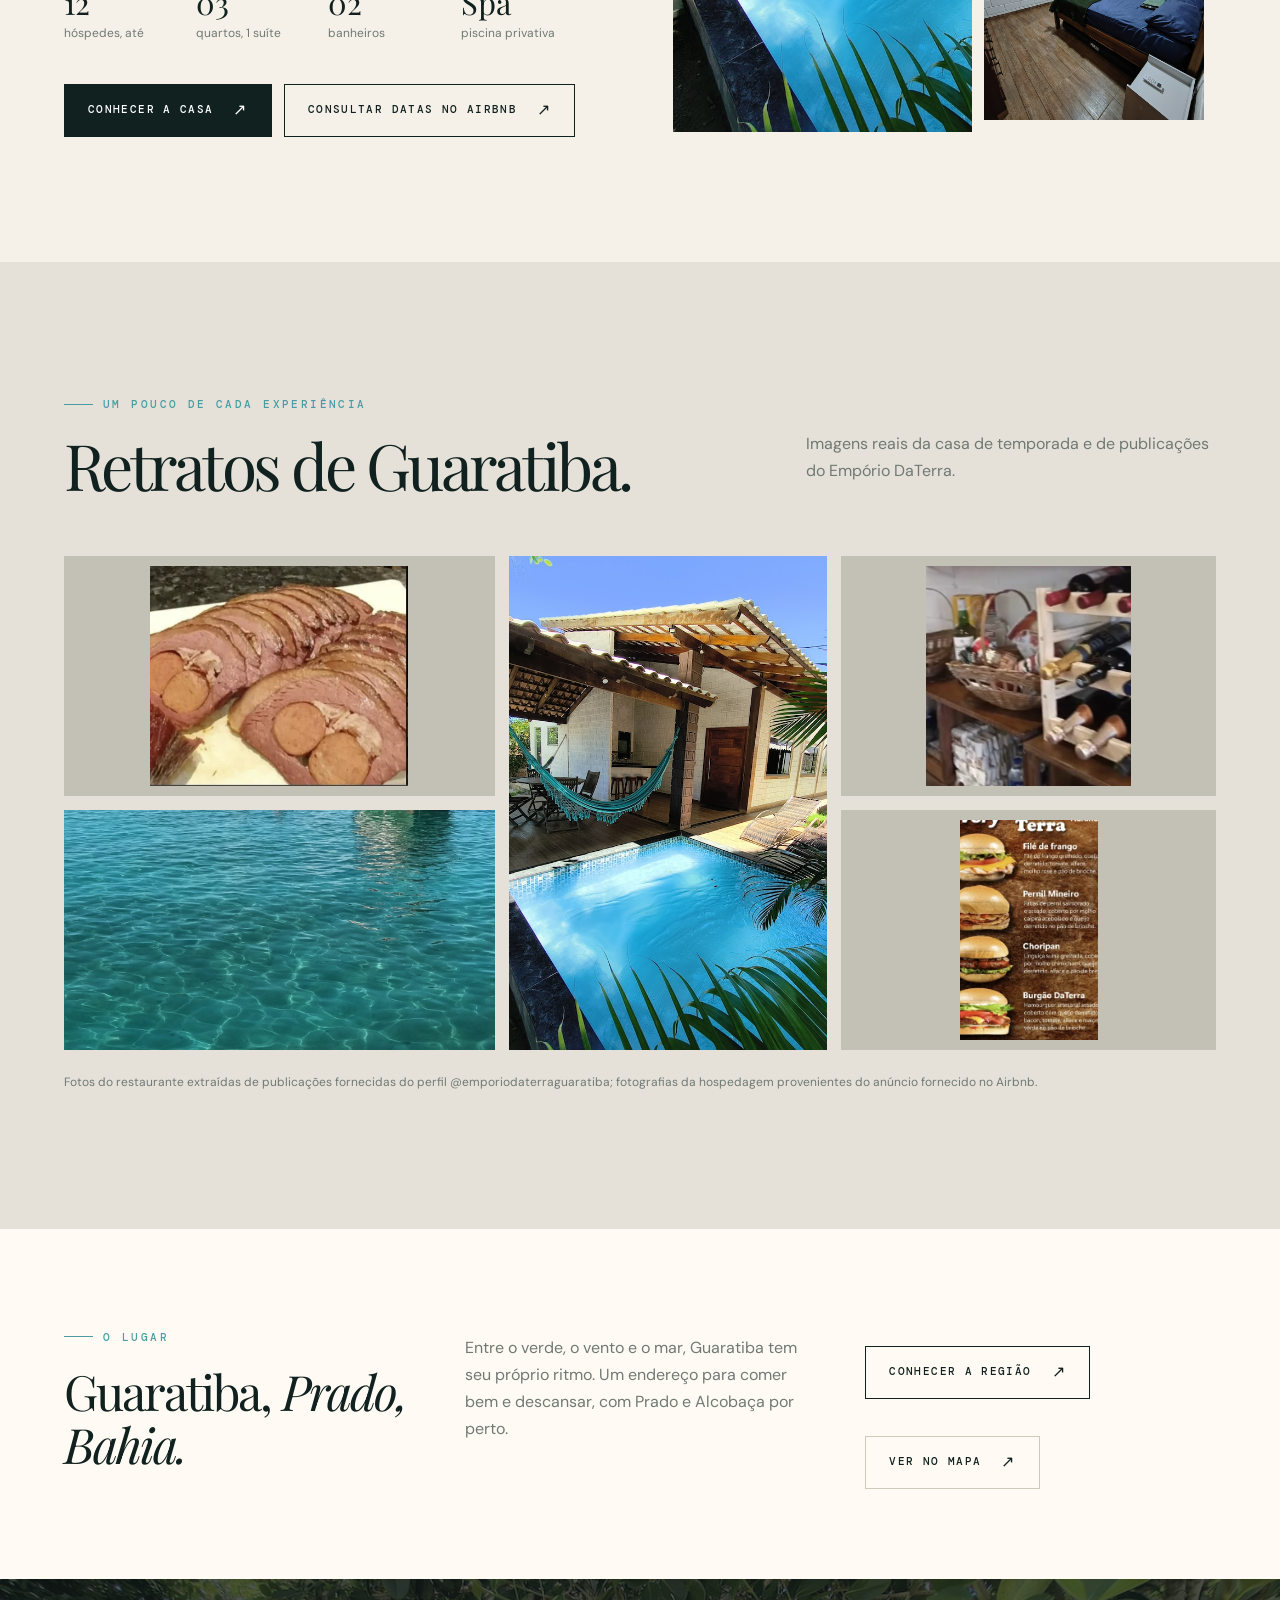
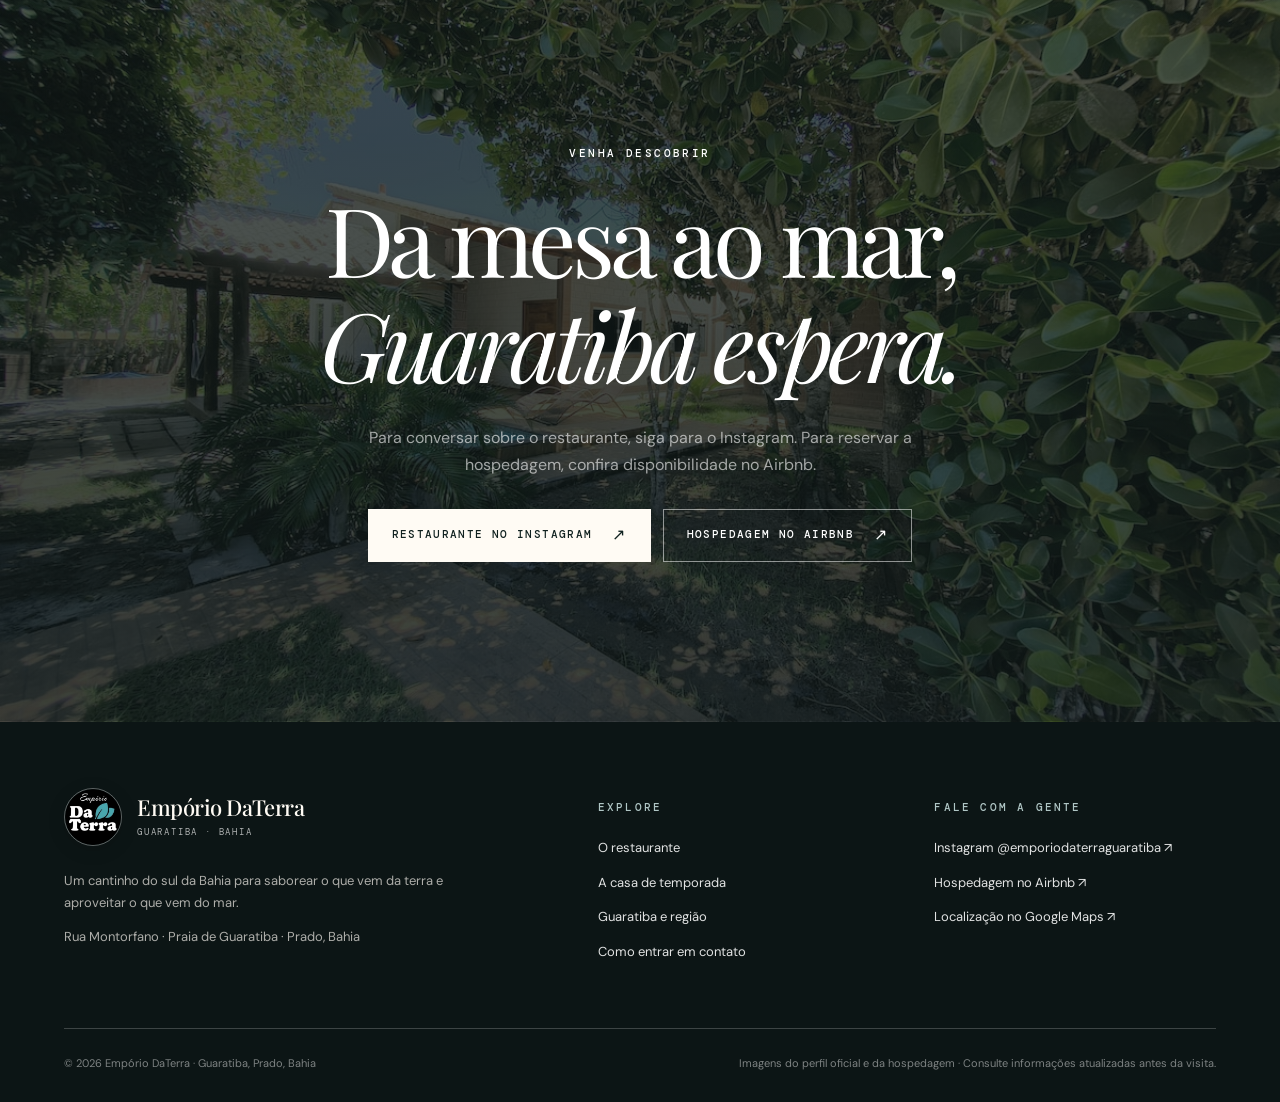
==== commit aad6bd2f: "Fix restaurant image placement and avoid low-res upscaling" ====
--- a/index.html
+++ b/index.html
@@ -1,7 +1,18 @@
-<!doctype html><html lang="pt-BR"><head><meta charset="utf-8"><meta name="viewport" content="width=device-width,initial-scale=1"><meta name="theme-color" content="#0b1515"><title>Empório DaTerra | Restaurante e casa de temporada em Guaratiba, Bahia</title><meta name="description" content="O Empório DaTerra reúne gastronomia, encomendas, carta de vinhos e hospedagem em Guaratiba, Prado, Bahia. Conheça o restaurante e a casa de temporada."><meta name="robots" content="noindex,nofollow"><meta property="og:type" content="website"><meta property="og:site_name" content="Empório DaTerra"><meta property="og:locale" content="pt_BR"><meta property="og:title" content="Empório DaTerra | Restaurante e casa de temporada em Guaratiba, Bahia"><meta property="og:description" content="O Empório DaTerra reúne gastronomia, encomendas, carta de vinhos e hospedagem em Guaratiba, Prado, Bahia. Conheça o restaurante e a casa de temporada."><meta property="og:image" content="assets/logo.webp"><link rel="icon" href="assets/favicon.png" type="image/png"><link rel="preconnect" href="https://fonts.googleapis.com"><link rel="preconnect" href="https://fonts.gstatic.com" crossorigin><link rel="stylesheet" href="assets/styles.css"></head><body><a class="screen-reader" href="#conteudo">Pular para o conteúdo</a><header class="header "><div class="wrap bar"><a class="brand" href="" aria-label="Empório DaTerra, início"><img src="assets/logo.webp" width="58" height="58" alt="Logotipo oficial do Empório DaTerra"><span class="brand-text"><strong>Empório DaTerra</strong><small>Guaratiba · Prado · Bahia</small></span></a><nav class="nav" aria-label="Navegação principal"><a href="" aria-current="page">Início</a><a href="restaurante/">Restaurante</a><a href="hospedagem/">Hospedagem</a><a href="guaratiba/">Guaratiba</a><a href="contato/">Contato</a><a class="header-cta" href="https://www.airbnb.com.br/rooms/673747043490319710" target="_blank" rel="noopener noreferrer">Ver disponibilidade ↗</a></nav><button class="hamburger" aria-label="Abrir ou fechar menu" aria-expanded="false" aria-controls="mobile-menu">☰</button></div><nav class="mobile-menu" id="mobile-menu" aria-label="Menu móvel"><a href="" aria-current="page">Início</a><a href="restaurante/">Restaurante</a><a href="hospedagem/">Hospedagem</a><a href="guaratiba/">Guaratiba</a><a href="contato/">Contato</a><a class="btn btn-light" href="https://www.airbnb.com.br/rooms/673747043490319710" target="_blank" rel="noopener noreferrer">Ver datas no Airbnb</a></nav></header><main id="conteudo"><section class="hero"><div class="hero-photo restaurant"><img src="assets/restaurant-food.webp" alt="Prato preparado pelo Empório DaTerra, divulgado no perfil oficial" fetchpriority="high"></div><div class="hero-photo house"><img src="assets/house-pool.jpg" alt="Piscina, redes e varanda da casa de temporada em Guaratiba" fetchpriority="high"></div><div class="hero-center"><span class="eyebrow">Praia de Guaratiba · Prado · Bahia</span><h1>O sabor da terra.<br><em>O tempo do mar.</em></h1><p class="lead">Da mesa para a memória. Da praia para os dias que ficam.</p></div><div class="hero-panels"><a class="hero-panel" href="restaurante/"><span class="eyebrow">01 / Gastronomia</span><strong>O restaurante</strong><span>Encomendas, sabores, vinhos e encontros.</span></a><a class="hero-panel" href="hospedagem/"><span class="eyebrow">02 / Hospedagem</span><strong>A casa de temporada</strong><span>Piscina privativa e praia por perto.</span></a></div></section>
+<!doctype html><html lang="pt-BR"><head><meta charset="utf-8"><meta name="viewport" content="width=device-width,initial-scale=1"><meta name="theme-color" content="#0b1515"><title>Empório DaTerra | Restaurante e casa de temporada em Guaratiba, Bahia</title><meta name="description" content="O Empório DaTerra reúne gastronomia, encomendas, carta de vinhos e hospedagem em Guaratiba, Prado, Bahia. Conheça o restaurante e a casa de temporada."><meta name="robots" content="noindex,follow"><meta property="og:type" content="website"><meta property="og:site_name" content="Empório DaTerra"><meta property="og:locale" content="pt_BR"><meta property="og:title" content="Empório DaTerra | Restaurante e casa de temporada em Guaratiba, Bahia"><meta property="og:description" content="O Empório DaTerra reúne gastronomia, encomendas, carta de vinhos e hospedagem em Guaratiba, Prado, Bahia. Conheça o restaurante e a casa de temporada."><meta property="og:image" content="https://walsce.github.io/emporio-da-terra-guaratiba-preview/assets/og-cover.jpg"><meta property="og:url" content="https://walsce.github.io/emporio-da-terra-guaratiba-preview/"><meta name="twitter:card" content="summary_large_image"><meta name="twitter:image" content="https://walsce.github.io/emporio-da-terra-guaratiba-preview/assets/og-cover.jpg"><link rel="icon" href="assets/favicon.png" type="image/png"><link rel="preconnect" href="https://fonts.googleapis.com"><link rel="preconnect" href="https://fonts.gstatic.com" crossorigin><link rel="stylesheet" href="assets/styles.css"></head><body><a class="screen-reader" href="#conteudo">Pular para o conteúdo</a><header class="header "><div class="wrap bar"><a class="brand" href="" aria-label="Empório DaTerra, início"><img src="assets/logo.webp" width="58" height="58" alt="Logotipo oficial do Empório DaTerra"><span class="brand-text"><strong>Empório DaTerra</strong><small>Guaratiba · Prado · Bahia</small></span></a><nav class="nav" aria-label="Navegação principal"><a href="" aria-current="page">Início</a><a href="restaurante/">Restaurante</a><a href="hospedagem/">Hospedagem</a><a href="guaratiba/">Guaratiba</a><a href="contato/">Contato</a><a class="header-cta" href="https://www.airbnb.com.br/rooms/673747043490319710" target="_blank" rel="noopener noreferrer">Ver disponibilidade ↗</a></nav><button class="hamburger" aria-label="Abrir ou fechar menu" aria-expanded="false" aria-controls="mobile-menu">☰</button></div><nav class="mobile-menu" id="mobile-menu" aria-label="Menu móvel"><a href="" aria-current="page">Início</a><a href="restaurante/">Restaurante</a><a href="hospedagem/">Hospedagem</a><a href="guaratiba/">Guaratiba</a><a href="contato/">Contato</a><a class="btn btn-light" href="https://www.airbnb.com.br/rooms/673747043490319710" target="_blank" rel="noopener noreferrer">Ver datas no Airbnb</a></nav></header><main id="conteudo"><section class="hero"><div class="hero-photo restaurant">
+  <div class="hero-restaurant-art" aria-label="Registros do restaurante Empório DaTerra">
+    <span class="hero-restaurant-kicker">EMPÓRIO DATERRA · GUARATIBA</span>
+    <figure class="hero-restaurant-tile hero-restaurant-tile-food"><img src="assets/restaurant-food.webp" alt="Prato divulgado pelo restaurante" fetchpriority="high"></figure>
+    <figure class="hero-restaurant-tile hero-restaurant-tile-wine"><img src="assets/restaurant-wine.webp" alt="Seleção de vinhos divulgada pelo restaurante" fetchpriority="high"></figure>
+    <img class="hero-restaurant-mark" src="assets/logo.webp" alt="" aria-hidden="true">
+  </div>
+</div><div class="hero-photo house"><img src="assets/house-pool.jpg" alt="Piscina, redes e varanda da casa de temporada em Guaratiba" fetchpriority="high"></div><div class="hero-center"><span class="eyebrow">Praia de Guaratiba · Prado · Bahia</span><h1>O sabor da terra.<br><em>O tempo do mar.</em></h1><p class="lead">Da mesa para a memória. Da praia para os dias que ficam.</p></div><div class="hero-panels"><a class="hero-panel" href="restaurante/"><span class="eyebrow">01 / Gastronomia</span><strong>O restaurante</strong><span>Encomendas, sabores, vinhos e encontros.</span></a><a class="hero-panel" href="hospedagem/"><span class="eyebrow">02 / Hospedagem</span><strong>A casa de temporada</strong><span>Piscina privativa e praia por perto.</span></a></div></section>
 <section class="intro"><div class="wrap intro-grid"><div class="intro-text"><span class="tag">Um endereço, muitas boas histórias</span><h2 class="serif">Há lugares que convidam a <i>ficar mais.</i></h2><p>Em Guaratiba, no litoral de Prado, o Empório DaTerra tem gosto de mesa compartilhada, receita feita com cuidado e conversa que não precisa acabar cedo.</p><p>E, para quem quer estender os dias, uma casa inteira de temporada deixa o mar ainda mais perto.</p><div class="intro-stat"><b>Guaratiba</b><span>Nosso lugar no litoral sul da Bahia.</span></div></div><div class="mosaic"><img src="assets/restaurant-wine.webp" loading="lazy" alt="Carta de vinhos e adega do Empório DaTerra"><img src="assets/restaurant-burgers.webp" loading="lazy" alt="Sanduíches e cardápio divulgados pelo Empório DaTerra"><img src="assets/house-garden.jpg" loading="lazy" alt="Área verde do imóvel em Guaratiba"></div></div></section>
-<section class="section section-dark"><div class="wrap experience"><div class="photo-frame"><img class="tall" src="assets/restaurant-interior.webp" loading="lazy" alt="Mesa do espaço do Empório DaTerra registrada no perfil da casa"><img class="overlap" src="assets/restaurant-food.webp" loading="lazy" alt="Prato preparado pelo Empório DaTerra"></div><div class="content"><span class="tag">Restaurante · Empório DaTerra</span><h2 class="serif">Uma boa mesa é sempre um <i>convite.</i></h2><p>Pratos sob encomenda, opções congeladas para levar para casa e uma carta de vinhos para escolher com calma. O Empório DaTerra faz parte da vida de Guaratiba, com sabor de encontro e de produção local.</p><div class="service-list"><span>Cardápio sob encomenda</span><span>Comidas congeladas</span><span>Carta de vinhos</span><span>Feiras e encontros</span></div><div class="actions"><a class="btn btn-light" href="restaurante/">Conhecer o restaurante</a><a class="btn btn-outline-light" href="https://www.instagram.com/emporiodaterraguaratiba/" target="_blank" rel="noopener noreferrer">Ver o Instagram oficial</a></div></div></div></section>
+<section class="section section-dark"><div class="wrap experience"><div class="photo-frame restaurant-editorial">
+  <figure class="editorial-picture editorial-picture-first"><img src="assets/restaurant-wine.webp" loading="lazy" alt="Vinhos do Empório DaTerra divulgados no perfil oficial"><figcaption>VINHOS & ENCONTROS</figcaption></figure>
+  <figure class="editorial-picture editorial-picture-second"><img src="assets/restaurant-food.webp" loading="lazy" alt="Prato preparado para encomenda, divulgado no perfil do restaurante"><figcaption>PRATOS SOB ENCOMENDA</figcaption></figure>
+  <div class="editorial-seal"><img src="assets/logo.webp" alt="" aria-hidden="true"><span>Feito em Guaratiba</span></div>
+</div><div class="content"><span class="tag">Restaurante · Empório DaTerra</span><h2 class="serif">Uma boa mesa é sempre um <i>convite.</i></h2><p>Pratos sob encomenda, opções congeladas para levar para casa e uma carta de vinhos para escolher com calma. O Empório DaTerra faz parte da vida de Guaratiba, com sabor de encontro e de produção local.</p><div class="service-list"><span>Cardápio sob encomenda</span><span>Comidas congeladas</span><span>Carta de vinhos</span><span>Feiras e encontros</span></div><div class="actions"><a class="btn btn-light" href="restaurante/">Conhecer o restaurante</a><a class="btn btn-outline-light" href="https://www.instagram.com/emporiodaterraguaratiba/" target="_blank" rel="noopener noreferrer">Ver o Instagram oficial</a></div></div></div></section>
 <section class="section stay"><div class="wrap stay-grid"><div><span class="tag">Hospedagem em Guaratiba</span><h2 class="serif">Uma casa inteira. Dias inteiros <i>sem pressa.</i></h2><p>Feita para estar junto: piscina privativa tipo spa, varanda com redes, churrasqueira e espaço para até 12 hóspedes. A praia fica a poucos passos, e o descanso começa assim que você chega.</p><div class="facts"><div><b>12</b><small>hóspedes, até</small></div><div><b>03</b><small>quartos, 1 suíte</small></div><div><b>02</b><small>banheiros</small></div><div><b>Spa</b><small>piscina privativa</small></div></div><div class="actions"><a class="btn btn-dark" href="hospedagem/">Conhecer a casa</a><a class="btn btn-outline" href="https://www.airbnb.com.br/rooms/673747043490319710" target="_blank" rel="noopener noreferrer">Consultar datas no Airbnb</a></div></div><div class="photo-group"><img src="assets/house-pool.jpg" loading="lazy" alt="Piscina e área externa da casa de temporada em Guaratiba"><img src="assets/house-suite.jpg" loading="lazy" alt="Quarto da casa de temporada"></div></div></section>
-<section class="section gallery-wrap"><div class="wrap"><div class="section-header"><div><span class="tag">Um pouco de cada experiência</span><h2 class="serif">Retratos de Guaratiba.</h2></div><p>Imagens reais da casa de temporada e de publicações do Empório DaTerra.</p></div><div class="gallery-grid"><button data-lightbox="assets/restaurant-food.webp" data-caption="Prato divulgado pelo Empório DaTerra" aria-label="Ampliar imagem: Prato do restaurante"><img src="assets/restaurant-food.webp" loading="lazy" alt="Prato do restaurante"><span>Ampliar imagem ↗</span></button><button data-lightbox="assets/house-pool.jpg" data-caption="Piscina privativa na casa de temporada" aria-label="Ampliar imagem: Piscina da hospedagem"><img src="assets/house-pool.jpg" loading="lazy" alt="Piscina da hospedagem"><span>Ampliar imagem ↗</span></button><button data-lightbox="assets/restaurant-wine.webp" data-caption="Carta de vinhos no Empório DaTerra" aria-label="Ampliar imagem: Seleção de vinhos da casa"><img src="assets/restaurant-wine.webp" loading="lazy" alt="Seleção de vinhos da casa"><span>Ampliar imagem ↗</span></button><button data-lightbox="assets/house-sea.jpg" data-caption="Mar na região de Prado e Guaratiba" aria-label="Ampliar imagem: Mar do litoral de Prado"><img src="assets/house-sea.jpg" loading="lazy" alt="Mar do litoral de Prado"><span>Ampliar imagem ↗</span></button><button data-lightbox="assets/restaurant-burgers.webp" data-caption="Publicação de sanduíches do Empório DaTerra" aria-label="Ampliar imagem: Sanduíches divulgados pelo restaurante"><img src="assets/restaurant-burgers.webp" loading="lazy" alt="Sanduíches divulgados pelo restaurante"><span>Ampliar imagem ↗</span></button></div><p class="source-caption">Fotos do restaurante extraídas de publicações fornecidas do perfil @emporiodaterraguaratiba; fotografias da hospedagem provenientes do anúncio fornecido no Airbnb.</p></div></section>
+<section class="section gallery-wrap"><div class="wrap"><div class="section-header"><div><span class="tag">Um pouco de cada experiência</span><h2 class="serif">Retratos de Guaratiba.</h2></div><p>Imagens reais da casa de temporada e de publicações do Empório DaTerra.</p></div><div class="gallery-grid homepage-gallery"><button data-lightbox="assets/restaurant-food.webp" data-caption="Prato divulgado pelo Empório DaTerra" aria-label="Ampliar imagem: Prato do restaurante"><img src="assets/restaurant-food.webp" loading="lazy" alt="Prato do restaurante"><span>Ampliar imagem ↗</span></button><button data-lightbox="assets/house-pool.jpg" data-caption="Piscina privativa na casa de temporada" aria-label="Ampliar imagem: Piscina da hospedagem"><img src="assets/house-pool.jpg" loading="lazy" alt="Piscina da hospedagem"><span>Ampliar imagem ↗</span></button><button data-lightbox="assets/restaurant-wine.webp" data-caption="Carta de vinhos no Empório DaTerra" aria-label="Ampliar imagem: Seleção de vinhos da casa"><img src="assets/restaurant-wine.webp" loading="lazy" alt="Seleção de vinhos da casa"><span>Ampliar imagem ↗</span></button><button data-lightbox="assets/house-sea.jpg" data-caption="Mar na região de Prado e Guaratiba" aria-label="Ampliar imagem: Mar do litoral de Prado"><img src="assets/house-sea.jpg" loading="lazy" alt="Mar do litoral de Prado"><span>Ampliar imagem ↗</span></button><button data-lightbox="assets/restaurant-burgers.webp" data-caption="Publicação de sanduíches do Empório DaTerra" aria-label="Ampliar imagem: Sanduíches divulgados pelo restaurante"><img src="assets/restaurant-burgers.webp" loading="lazy" alt="Sanduíches divulgados pelo restaurante"><span>Ampliar imagem ↗</span></button></div><p class="source-caption">Fotos do restaurante extraídas de publicações fornecidas do perfil @emporiodaterraguaratiba; fotografias da hospedagem provenientes do anúncio fornecido no Airbnb.</p></div></section>
 <section class="map-strip"><div class="wrap map-grid"><div><span class="tag">O lugar</span><h2>Guaratiba, <i>Prado, Bahia.</i></h2></div><div><p>Entre o verde, o vento e o mar, Guaratiba tem seu próprio ritmo. Um endereço para comer bem e descansar, com Prado e Alcobaça por perto.</p></div><div class="map-links"><a class="btn btn-outline" href="guaratiba/">Conhecer a região</a><a class="btn btn-soft" href="https://www.google.com/maps/search/?api=1&amp;query=Rua+Montorfano+Praia+de+Guaratiba+Prado+Bahia" target="_blank" rel="noopener noreferrer">Ver no mapa</a></div></div></section>
 <section class="final-cta"><span class="eyebrow">Venha descobrir</span><h2 class="serif">Da mesa ao mar, <i>Guaratiba espera.</i></h2><p>Para conversar sobre o restaurante, siga para o Instagram. Para reservar a hospedagem, confira disponibilidade no Airbnb.</p><div class="actions center"><a class="btn btn-light" href="https://www.instagram.com/emporiodaterraguaratiba/" target="_blank" rel="noopener noreferrer">Restaurante no Instagram</a><a class="btn btn-outline-light" href="https://www.airbnb.com.br/rooms/673747043490319710" target="_blank" rel="noopener noreferrer">Hospedagem no Airbnb</a></div></section></main><footer class="footer"><div class="wrap"><div class="footer-grid"><div><a class="brand" href=""><img src="assets/logo.webp" width="58" height="58" loading="lazy" alt="Logotipo Empório DaTerra"><span class="brand-text"><strong>Empório DaTerra</strong><small>Guaratiba · Bahia</small></span></a><p>Um cantinho do sul da Bahia para saborear o que vem da terra e aproveitar o que vem do mar.</p><p>Rua Montorfano · Praia de Guaratiba · Prado, Bahia</p></div><div><h4>Explore</h4><nav class="footer-links"><a href="restaurante/">O restaurante</a><a href="hospedagem/">A casa de temporada</a><a href="guaratiba/">Guaratiba e região</a><a href="contato/">Como entrar em contato</a></nav></div><div><h4>Fale com a gente</h4><nav class="footer-links"><a href="https://www.instagram.com/emporiodaterraguaratiba/" target="_blank" rel="noopener noreferrer">Instagram @emporiodaterraguaratiba ↗</a><a href="https://www.airbnb.com.br/rooms/673747043490319710" target="_blank" rel="noopener noreferrer">Hospedagem no Airbnb ↗</a><a href="https://www.google.com/maps/search/?api=1&query=Rua+Montorfano+Praia+de+Guaratiba+Prado+Bahia" target="_blank" rel="noopener noreferrer">Localização no Google Maps ↗</a></nav></div></div><div class="footer-bottom"><span>© 2026 Empório DaTerra · Guaratiba, Prado, Bahia</span><span>Imagens do perfil oficial e da hospedagem · Consulte informações atualizadas antes da visita.</span></div></div></footer><div class="lightbox" role="dialog" aria-label="Galeria de fotos" aria-modal="true"><button class="close" aria-label="Fechar galeria">×</button><button class="previous" aria-label="Imagem anterior">‹</button><figure><img src="" alt=""><figcaption></figcaption></figure><button class="next" aria-label="Próxima imagem">›</button></div><script src="assets/site.js" defer></script></body></html>
--- a/assets/styles.css
+++ b/assets/styles.css
@@ -24,3 +24,67 @@
 @media(max-width:830px){.nav{display:none}.hamburger{display:flex}.header .bar{min-height:76px}.brand img{height:49px;width:49px}.brand-text strong{font-size:19px}.brand-text small{font-size:8px}.mobile-menu{display:none;position:fixed;inset:76px 0 0;background:var(--night);padding:38px 28px;z-index:98}.mobile-menu.open{display:flex;flex-direction:column;gap:0}.mobile-menu a{display:block;font:400 35px/1.3 var(--serif);padding:17px 4px;border-bottom:1px solid #fff3}.mobile-menu .btn{margin-top:30px;align-self:flex-start}.intro-grid,.experience,.stay-grid,.editorial-grid,.address-grid{grid-template-columns:1fr}.intro,.section,.editorial,.address{padding:80px 0}.intro-grid,.experience,.stay-grid,.editorial-grid,.address-grid{gap:50px}.intro .serif{margin:15px 0 22px}.mosaic{padding-left:0}.experience .photo-frame{order:2}.experience .content{order:1}.experience .photo-frame .tall{height:510px}.experience .overlap{right:0}.stay .photo-group{min-height:460px}.stay .photo-group img:first-child{height:470px}.section-header{align-items:start;flex-direction:column}.gallery-grid{grid-template-columns:repeat(2,1fr)}.gallery-grid button:nth-child(n+5){display:none}.map-grid{grid-template-columns:1fr 1fr;gap:28px}.map-grid .map-links{grid-column:span 2}.cards{grid-template-columns:1fr 1fr}.feature-points{grid-template-columns:1fr 1fr}.footer-grid{grid-template-columns:1fr 1fr}.footer-grid>div:first-child{grid-column:span 2}}
 @media(max-width:600px){.wrap{padding:0 22px}.header .bar{padding:0 15px}.brand{min-width:0;gap:9px}.brand img{height:43px;width:43px}.brand-text strong{font-size:16px;letter-spacing:-.025em}.brand-text small{font-size:7px;letter-spacing:.14em}.hero{min-height:835px;grid-template-columns:1fr 1fr}.hero-photo.restaurant img{object-position:50%}.hero-photo.house img{object-position:50%}.hero-center{top:155px}.hero-center h1{font-size:clamp(49px,11.8vw,72px);line-height:1.08;margin:21px 0}.hero-center .lead{font-size:14px;max-width:300px}.hero-panels{grid-template-columns:1fr;bottom:0}.hero-panel{min-height:0;display:flex;flex-direction:column;gap:5px;padding:19px 23px;background:#0d1717b5}.hero-panel+.hero-panel{border-left:none;border-top:1px solid #fff5}.hero-panel strong{font-size:27px}.hero-panel span:last-child{font-size:11px}.intro,.section,.editorial,.address{padding:70px 0}.intro .serif,.stay h2,.experience .content h2,.editorial h2{font-size:44px}.intro .intro-text p,.editorial p{font-size:15.5px}.mosaic{grid-template-rows:190px 150px;gap:8px}.section-header h2{font-size:42px}.experience .photo-frame .tall{height:410px}.experience .overlap{height:160px;width:50%;border-width:7px;bottom:-18px}.service-list{grid-template-columns:1fr 1fr;gap:0 20px}.service-list span{font-size:11px}.stay .photo-group{min-height:350px}.stay .photo-group img:first-child{height:340px}.stay .photo-group img:last-child{height:150px}.facts{grid-template-columns:1fr 1fr;gap:18px 12px}.gallery-grid{grid-template-columns:1fr 1fr;grid-template-rows:180px 180px;gap:6px}.gallery-grid button:first-child{grid-row:span 2}.gallery-grid button:nth-child(n+4){display:none}.gallery-grid button img{object-fit:cover}.map-grid{grid-template-columns:1fr}.map-grid .map-links{grid-column:auto}.final-cta{padding:120px 24px}.final-cta h2{font-size:51px}.actions{flex-direction:column}.actions .btn{width:100%}.page-hero{min-height:470px}.page-hero .wrap{padding-top:145px;padding-bottom:65px}.page-hero h1{font-size:56px}.page-hero p{font-size:15px}.cards{grid-template-columns:1fr}.card img{height:280px}.feature-points{grid-template-columns:1fr 1fr}.feature-points div{padding:15px 12px}.feature-points b{font-size:20px}.address-line{grid-template-columns:1fr;gap:8px}.footer-grid{grid-template-columns:1fr}.footer-grid>div:first-child{grid-column:auto}.footer-bottom{align-items:start;flex-direction:column}.lightbox{padding:60px 17px}.lightbox button.previous{left:8px;bottom:15px;top:auto}.lightbox button.next{right:8px;bottom:15px;top:auto}}
 @media(prefers-reduced-motion:reduce){html{scroll-behavior:auto}*,*:before,*:after{transition:none!important;animation:none!important}}
+
+
+/* Editorial photo quality pass 2026-11-17: native-resolution restaurant media,
+   larger photography exclusively from the verified high-resolution Airbnb set. */
+html,body{max-width:100%;overflow-x:clip}
+.hero-photo.restaurant{background:radial-gradient(ellipse at 25% 30%,#2c4640 0%,#122b27 50%,#0b1515 100%)}
+.hero-restaurant-art{position:absolute;inset:0;overflow:hidden;display:block}
+.hero-restaurant-art:before{content:'';position:absolute;inset:6%;border:1px solid #e6dacb24;pointer-events:none}
+.hero-restaurant-kicker{position:absolute;top:calc(94px + 30px);left:9%;color:#d9eae590;font:500 10px/1.4 var(--mono);letter-spacing:.22em}
+.hero-restaurant-tile{position:absolute;padding:9px;background:#faf6ece0;box-shadow:0 20px 45px #0005;overflow:hidden;max-width:260px;margin:0}
+.hero-restaurant-tile img{position:static;width:100%;height:100%;max-width:100%;object-fit:contain;filter:none}
+.hero-restaurant-tile-food{width:min(33vw,235px);height:min(35vw,258px);left:8%;top:29%;transform:rotate(-5deg)}
+.hero-restaurant-tile-wine{width:min(27vw,200px);height:min(29vw,236px);right:12%;top:35%;transform:rotate(5deg)}
+.hero-restaurant-mark{position:absolute!important;width:90px!important;height:90px!important;left:calc(50% - 45px)!important;top:17%!important;object-fit:contain!important;opacity:.95;filter:none!important}
+.hero-photo.restaurant:after{background:linear-gradient(180deg,#07100b45 0%,#07120b35 32%,#07100bda 100%);pointer-events:none}
+.experience .restaurant-editorial{position:relative;height:min(570px,47vw);min-height:455px;display:block;background:radial-gradient(ellipse at 55% 46%,#25413e 0%,#122421 55%,#0b1515 100%);border:1px solid #cbd3c521;overflow:hidden}
+.restaurant-editorial:before{content:'';position:absolute;inset:23px;border:1px solid #fff2;pointer-events:none}
+.experience .restaurant-editorial .editorial-picture{position:absolute;margin:0;padding:9px 9px 24px;background:#f9f2e7;box-shadow:0 20px 40px #0005;text-align:center;color:#34423e;max-width:58%}
+.experience .restaurant-editorial .editorial-picture-first{width:54%;height:66%;left:8%;top:8%;transform:rotate(-3deg)}
+.experience .restaurant-editorial .editorial-picture-second{width:43%;height:49%;right:7%;bottom:10%;transform:rotate(4deg)}
+.experience .restaurant-editorial .editorial-picture img{position:static;width:100%;height:calc(100% - 15px);max-width:100%;object-fit:contain;background:#f1eee8}
+.restaurant-editorial .editorial-picture figcaption{font:500 9px/1.5 var(--mono);letter-spacing:.07em;white-space:nowrap;overflow:hidden;text-overflow:ellipsis;padding-top:6px}
+.experience .restaurant-editorial .editorial-seal{position:absolute;bottom:8%;left:8%;display:flex;align-items:center;gap:10px;color:#ebf4ecb8;text-transform:uppercase;font:500 9px var(--mono);letter-spacing:.13em}
+.restaurant-editorial .editorial-seal img{height:44px;width:44px;object-fit:contain}
+.homepage-gallery button:first-child{grid-row:span 1}
+.homepage-gallery button:nth-child(2){grid-row:span 2}
+.restaurant-page-hero{background:radial-gradient(ellipse at 87% 40%,#24443c 0%,#0b1515 65%)}
+.restaurant-page-hero .restaurant-hero-stills{position:absolute;right:clamp(28px,6%,100px);top:125px;bottom:50px;display:flex;align-items:center;justify-content:flex-end;gap:23px;pointer-events:none}
+.restaurant-page-hero .restaurant-hero-stills img{position:static;width:min(18vw,250px);height:245px;max-width:100%;object-fit:contain;background:#f9f2ea;padding:10px;opacity:.88;box-shadow:0 20px 60px #0007;transform:rotate(-3deg)}
+.restaurant-page-hero .restaurant-hero-stills img:nth-child(2){width:min(16vw,215px);height:210px;transform:rotate(5deg) translateY(45px)}
+.restaurant-page-hero:after{background:linear-gradient(90deg,#091615f2 0%,#091615ea 42%,#09161550 100%)}
+.restaurant-cards .card img{height:290px;object-fit:contain;object-position:center;background:#e5e1d9;padding:13px}
+.restaurant-cards .card:nth-child(2) img{background:#d1c6b7}
+.gallery-grid button:has(img[src*="restaurant-"]) img{object-fit:contain;background:#c3c0b5;padding:10px}
+.mosaic img[src*="restaurant-"]{object-fit:contain;background:#ded9cf;padding:8px}
+@media(max-width:1120px){
+ .hero-restaurant-tile-food{width:min(28vw,200px);height:min(33vw,230px)}
+ .hero-restaurant-tile-wine{width:min(24vw,170px);height:min(28vw,205px)}
+ .restaurant-page-hero .restaurant-hero-stills{right:20px;opacity:.65}
+}
+@media(max-width:830px){
+ .experience .restaurant-editorial{height:480px;min-height:0}
+ .restaurant-page-hero .restaurant-hero-stills{opacity:.42}
+ .restaurant-cards .card img{height:250px}
+}
+@media(max-width:600px){
+ .hero-restaurant-kicker{top:100px;left:8%;font-size:7px}
+ .hero-restaurant-mark{width:52px!important;height:52px!important;left:calc(50% - 26px)!important;top:17%!important}
+ .hero-restaurant-tile{padding:5px;box-shadow:0 10px 18px #0005}
+ .hero-restaurant-tile-food{width:67%;height:155px;left:10%;top:31%;transform:rotate(-6deg)}
+ .hero-restaurant-tile-wine{width:56%;height:145px;right:3%;top:47%;transform:rotate(5deg)}
+ .experience .restaurant-editorial{height:360px}
+ .experience .restaurant-editorial .editorial-picture{padding:5px 5px 20px}
+ .experience .restaurant-editorial .editorial-picture-first{width:57%;height:64%;top:8%;left:5%}
+ .experience .restaurant-editorial .editorial-picture-second{width:44%;height:47%;right:5%;bottom:10%}
+ .restaurant-editorial .editorial-picture figcaption{font-size:7px}
+ .restaurant-editorial .editorial-seal img{width:32px;height:32px}
+ .restaurant-page-hero .restaurant-hero-stills{display:none}
+ .restaurant-page-hero:before{content:'';position:absolute;width:200px;height:200px;right:-45px;top:88px;background:url('../assets/logo.webp') center/contain no-repeat;opacity:.20}
+ .restaurant-cards .card img{height:270px;padding:9px}
+ .homepage-gallery button:first-child{grid-row:span 1}
+ .homepage-gallery button:nth-child(2){grid-row:span 2}
+ .homepage-gallery button:nth-child(3){display:block}
+}
